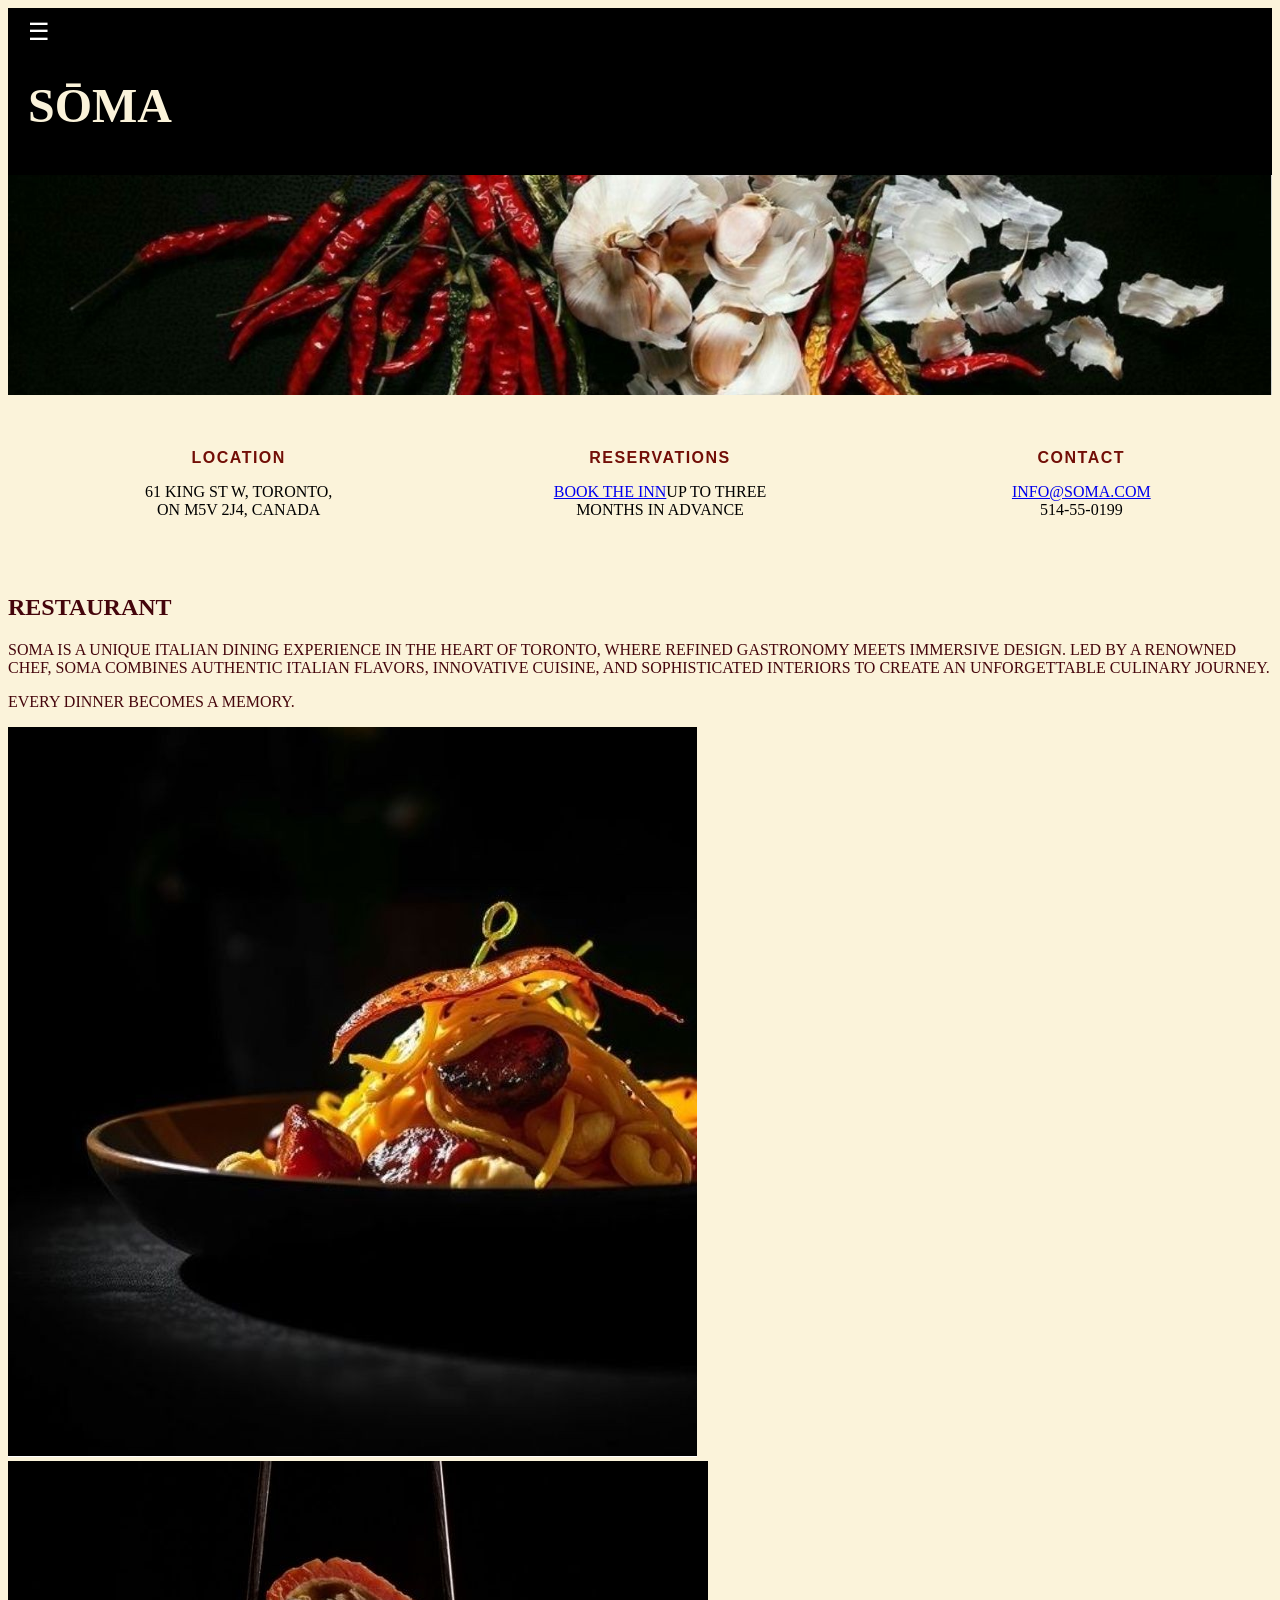
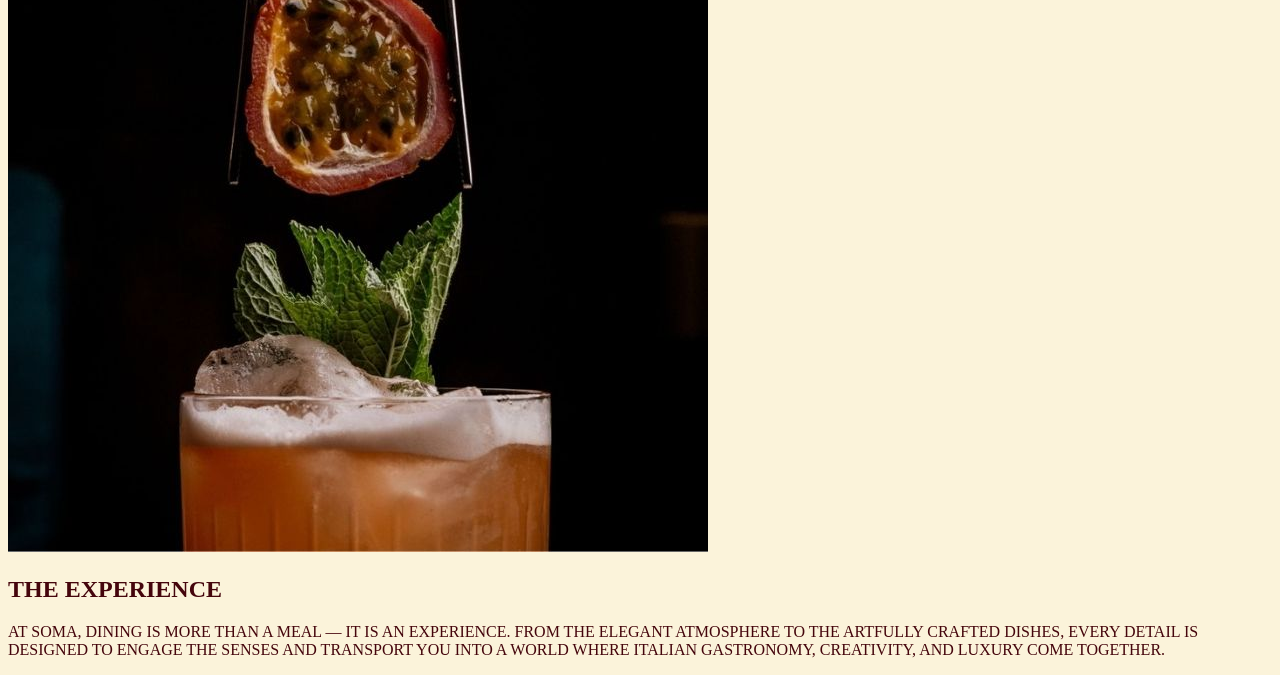
==== index.html @ fb2cdcef "modif 30.09" ====
<!DOCTYPE html>
<html lang="fr">
<head>
    <meta charset="UTF-8">
    <meta name="viewport" content="width=device-width, initial-scale=1.0">
    <title>SŌMA Restaurant</title>
    <link rel="stylesheet" href="style.css">
</head>
<body>
<header class="top-bar">
    <div>
        <span class="burger-menu">&#9776;</span>
        <h1>SŌMA</h1>
    </div>
</header>
    <div class="banner-container">
        <img src="img/front.jpg" alt="Bannière d'en-tête mobile" class="banner-img"/>
    </div>
<main>
    <section class="infos-section">
        <div class="infos-columns">
            <h2>LOCATION</h2>
            <p>61 KING ST W, TORONTO,<br> ON M5V 2J4, CANADA</p>
        </div>
        <div class="infos-columns">
            <h2>RESERVATIONS</h2>
            <p><a href="#">BOOK THE INN</a>UP TO THREE<br>MONTHS IN ADVANCE</p>
        </div>
        <div class="infos-columns">
            <h2>CONTACT</h2>
            <p><a href="mailto.INFO@SOMA.COM">INFO@SOMA.COM</a><br>514-55-0199</p>
        </div>
        </section>

        <section class="features-section">
            <div class="feature-text">
                <h2>RESTAURANT</h2>
                <p>
                    SOMA IS A UNIQUE ITALIAN DINING EXPERIENCE IN THE HEART OF TORONTO,
                    WHERE REFINED GASTRONOMY MEETS IMMERSIVE DESIGN. LED BY A RENOWNED CHEF,
                    SOMA COMBINES AUTHENTIC ITALIAN FLAVORS, INNOVATIVE CUISINE, AND
                    SOPHISTICATED INTERIORS TO CREATE AN UNFORGETTABLE CULINARY JOURNEY.
                </p>
                <p>EVERY DINNER BECOMES A MEMORY.</p>
            </div>
            <div class="feature-image">
                <img src="img/spaghettis.jpg" alt ="Spaghettis"/>
            </div>
        </section>

        <section class="feature-row">
            <div class="feature-image2">
                <img src="img/cocktails.jpg" alt="Cocktails"/>
            </div>
            <div class="feature-text">
                <h2>THE EXPERIENCE</h2>
                <p>
                    AT SOMA, DINING IS MORE THAN A MEAL — IT IS AN EXPERIENCE.
                    FROM THE ELEGANT ATMOSPHERE TO THE ARTFULLY CRAFTED DISHES,
                    EVERY DETAIL IS DESIGNED TO ENGAGE THE SENSES AND TRANSPORT YOU
                    INTO A WORLD WHERE ITALIAN GASTRONOMY, CREATIVITY, AND LUXURY COME TOGETHER.
                </p>
            </div>
        </section>
</main>
</body>
</html>
---- style.css ----
:root {
    --primary-color: #720e07;
    --secondary-color:#365946;
    --text-color:#45050c;
    --background-color: #fbf3da;
}

body {
    background: #fbf3da;
}

h1 {
    text-align: center;
    color: var(--background-color);
}

.feature-text {
    color : var(--text-color);
}

.top-bar {
    color : var(--background-color);
    cursor : pointer;
    font-size :24px;
}


.top-bar {
    background-color: #000000;
    color: #ffffff;
    display: flex;
    align-items: center;
    padding: 10px 20px;
    gap: 15px;
}

.banner-container {
    width: 100%;
}

.banner-img {
    width: 100%;
    height: auto;
    max-height: 220px;
    object-fit: cover;
    display:block;
}

.infos-section {
    display: flex;
    justify-content: space-between;
    align-items: flex-start;
    width: 100%;
    padding: 40px 20px;
    text-align: center;
    background-color: #fbf3da;
}

.infos-columns {
    flex: 1;
    padding: 0 15px;
}

.infos-columns h2 {
    font-family: sans-serif;
    font-size: 16px;
    font-weight: bold;
    letter-spacing: 1.5px;
    margin-bottom: 12px;
    color: #720e07;
}
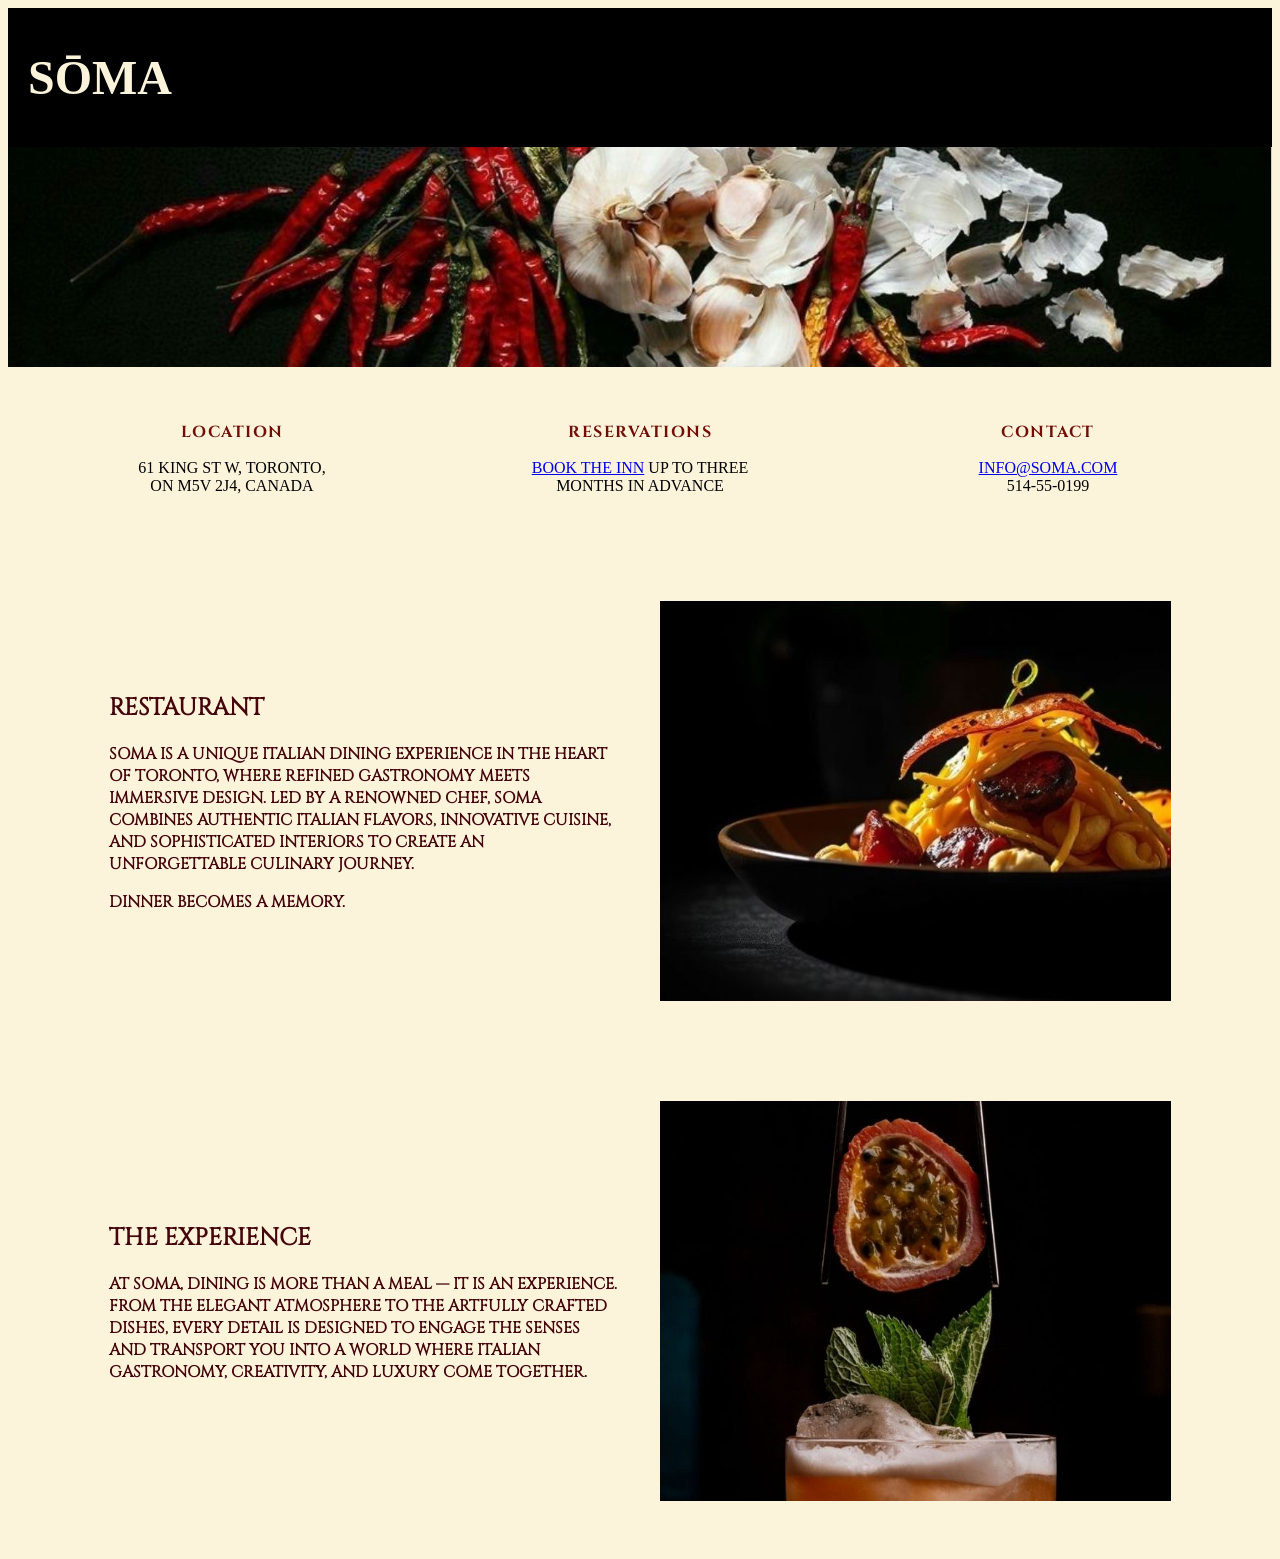
==== commit 177e4b9c: "modif 21.10-1" ====
--- a/index.html
+++ b/index.html
@@ -9,7 +9,7 @@
 <body>
 <header class="top-bar">
     <div>
-        <span class="burger-menu">&#9776;</span>
+        <a href="menu.html" class="burger-menu" aria-label="Ouvrir le menu"></a>
         <h1>SŌMA</h1>
     </div>
 </header>
@@ -24,11 +24,11 @@
         </div>
         <div class="infos-columns">
             <h2>RESERVATIONS</h2>
-            <p><a href="#">BOOK THE INN</a>UP TO THREE<br>MONTHS IN ADVANCE</p>
+            <p><a href="#">BOOK THE INN</a> UP TO THREE<br>MONTHS IN ADVANCE</p>
         </div>
         <div class="infos-columns">
             <h2>CONTACT</h2>
-            <p><a href="mailto.INFO@SOMA.COM">INFO@SOMA.COM</a><br>514-55-0199</p>
+            <p><a href="contacts.html">INFO@SOMA.COM</a><br>514-55-0199</p>
         </div>
         </section>
 
@@ -36,12 +36,13 @@
             <div class="feature-text">
                 <h2>RESTAURANT</h2>
                 <p>
-                    SOMA IS A UNIQUE ITALIAN DINING EXPERIENCE IN THE HEART OF TORONTO,
+                    <strong>SOMA IS A UNIQUE ITALIAN DINING EXPERIENCE IN THE HEART OF TORONTO,
                     WHERE REFINED GASTRONOMY MEETS IMMERSIVE DESIGN. LED BY A RENOWNED CHEF,
                     SOMA COMBINES AUTHENTIC ITALIAN FLAVORS, INNOVATIVE CUISINE, AND
                     SOPHISTICATED INTERIORS TO CREATE AN UNFORGETTABLE CULINARY JOURNEY.
+                    </strong>
                 </p>
-                <p>EVERY DINNER BECOMES A MEMORY.</p>
+                <p><strong> DINNER BECOMES A MEMORY.</strong></p>
             </div>
             <div class="feature-image">
                 <img src="img/spaghettis.jpg" alt ="Spaghettis"/>
@@ -55,10 +56,10 @@
             <div class="feature-text">
                 <h2>THE EXPERIENCE</h2>
                 <p>
-                    AT SOMA, DINING IS MORE THAN A MEAL — IT IS AN EXPERIENCE.
+                    <strong> AT SOMA, DINING IS MORE THAN A MEAL — IT IS AN EXPERIENCE.
                     FROM THE ELEGANT ATMOSPHERE TO THE ARTFULLY CRAFTED DISHES,
                     EVERY DETAIL IS DESIGNED TO ENGAGE THE SENSES AND TRANSPORT YOU
-                    INTO A WORLD WHERE ITALIAN GASTRONOMY, CREATIVITY, AND LUXURY COME TOGETHER.
+                    INTO A WORLD WHERE ITALIAN GASTRONOMY, CREATIVITY, AND LUXURY COME TOGETHER.</strong>
                 </p>
             </div>
         </section>
--- a/style.css
+++ b/style.css
@@ -1,9 +1,35 @@
+*{
+    box-sizing: border-box;
+}
+
+img {
+    max-width: 100%;
+    height: auto;
+}
+
 :root {
     --primary-color: #720e07;
     --secondary-color:#365946;
     --text-color:#45050c;
     --background-color: #fbf3da;
+    --police-titre : Cinzel, sans-serif;
+    --police-text : Cinzelregular;
 }
+
+@font-face {
+    font-family: 'Cinzel';
+    src : url('font/cinzel-v26-latin-700.woff2') format('woff2');
+    font-size: auto;
+    padding:1.5em;
+    line-height: 1.6;
+}
+@font-face {
+    font-family: 'Cinzelregular';
+    src : url('font/cinzel-v26-latin-regular.woff2') format('woff2');
+    font-size: auto;
+    line-height:1.6;
+}
+
 
 body {
     background: #fbf3da;
@@ -16,6 +42,17 @@
 
 .feature-text {
     color : var(--text-color);
+    font-family: Cinzelregular, sans-serif;
+}
+
+.burger-menu {
+    color: #ffffff;
+    text-decoration: none;
+    cursor: pointer;
+    font-size: 28px;
+}
+.burger-menu:hover {
+    color : var(--background-color);
 }
 
 .top-bar {
@@ -62,11 +99,67 @@
 }
 
 .infos-columns h2 {
-    font-family: sans-serif;
+    font-family: Cinzel;
     font-size: 16px;
     font-weight: bold;
     letter-spacing: 1.5px;
     margin-bottom: 12px;
     color: #720e07;
+    font-family: Cinzel;
 }
 
+.features-section {
+    display: flex;
+    align-items: center;
+    gap: 40px;
+    padding: 50px 8%;
+}
+
+.feature-row {
+    display: flex;
+    flex-direction: row-reverse;
+    align-items: center;
+    gap: 40px;
+    padding: 50px 8%;
+}
+
+.feature-text {
+    flex: 1;
+    color: var(--text-color);
+    font-family: Cinzelregular, sans-serif;
+}
+
+.feature-image,
+.feature-image2 {
+    flex: 1;
+    min-width: 0;
+}
+
+.feature-image img,
+.feature-image2 img {
+    display: block;
+    width: 100%;
+    height: 400px;
+    object-fit: cover;
+}
+
+@media (max-width: 768px) {
+    .features-section,
+    .feature-row {
+        flex-direction: column;
+        padding: 30px 20px;
+        gap: 20px;
+    }
+
+    .feature-image,
+    .feature-image2,
+    .feature-text {
+        width: 100%;
+    }
+
+    .feature-image img,
+    .feature-image2 img {
+        height: auto;
+    }
+}
+
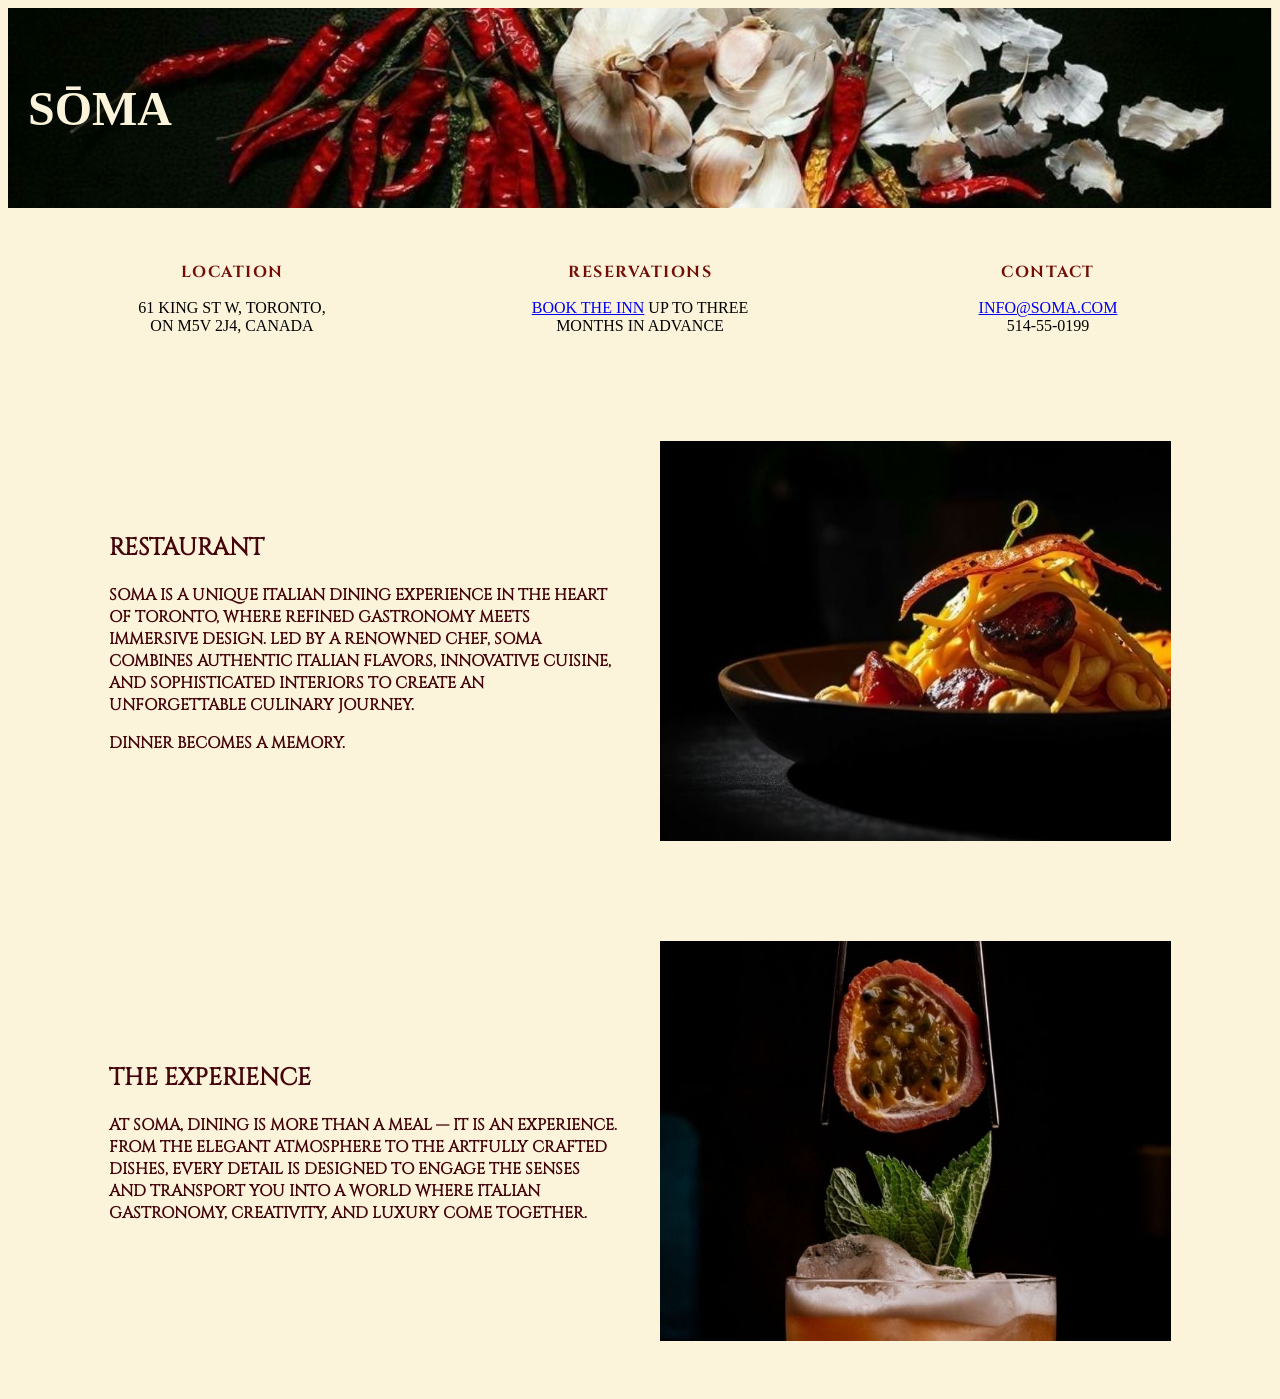
==== commit 9f6b8de0: "modif 21.10-2" ====
--- a/index.html
+++ b/index.html
@@ -13,13 +13,10 @@
         <h1>SŌMA</h1>
     </div>
 </header>
-    <div class="banner-container">
-        <img src="img/front.jpg" alt="Bannière d'en-tête mobile" class="banner-img"/>
-    </div>
 <main>
     <section class="infos-section">
         <div class="infos-columns">
-            <h2>LOCATION</h2>
+            <h2><strong>LOCATION</strong></h2>
             <p>61 KING ST W, TORONTO,<br> ON M5V 2J4, CANADA</p>
         </div>
         <div class="infos-columns">
--- a/style.css
+++ b/style.css
@@ -55,12 +55,16 @@
     color : var(--background-color);
 }
 
-.top-bar {
+.top-bar { /* Image d'entête */
     color : var(--background-color);
+    background-image: url("img/front.jpg");
+    min-height: 200px;
+    background-position: center;
+    background-size : cover;
+    background-repeat: no-repeat;
     cursor : pointer;
     font-size :24px;
 }
-
 
 .top-bar {
     background-color: #000000;
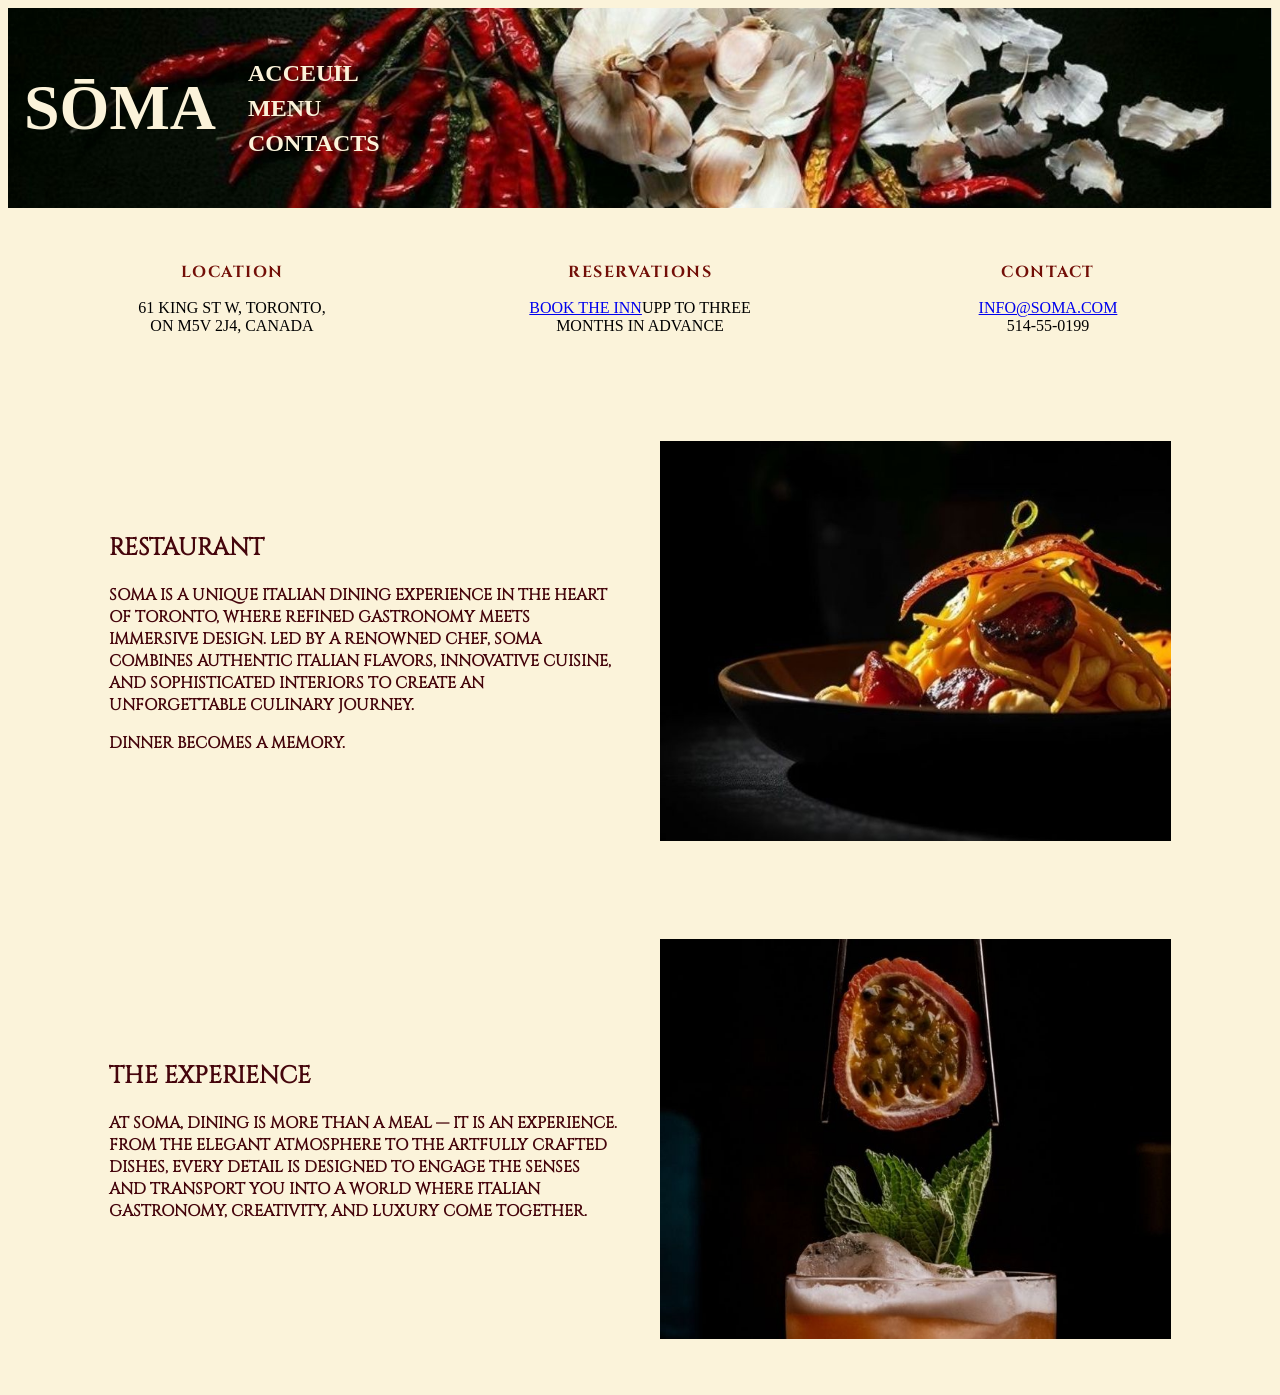
==== commit cf898a5a: "modif 28.10-1" ====
--- a/index.html
+++ b/index.html
@@ -7,29 +7,32 @@
     <link rel="stylesheet" href="style.css">
 </head>
 <body>
-<header class="top-bar">
-    <div>
-        <a href="menu.html" class="burger-menu" aria-label="Ouvrir le menu"></a>
-        <h1>SŌMA</h1>
-    </div>
+<header class="header1">
+    <a class="logo" href="index.html">SŌMA</a>
+    <nav>
+        <ul class="menu">
+            <li><a href="index.html"><strong>ACCEUIL</strong></a></li>
+            <li><a href="menu.html"><strong>MENU</strong></a></li>
+            <li><a href="contact.html"><strong>CONTACTS</strong></a></li>
+        </ul>
+    </nav>
 </header>
 <main>
     <section class="infos-section">
-        <div class="infos-columns">
+        <div class="infos-colonnes">
             <h2><strong>LOCATION</strong></h2>
             <p>61 KING ST W, TORONTO,<br> ON M5V 2J4, CANADA</p>
         </div>
-        <div class="infos-columns">
+        <div class="infos-colonnes">
             <h2>RESERVATIONS</h2>
-            <p><a href="#">BOOK THE INN</a> UP TO THREE<br>MONTHS IN ADVANCE</p>
+            <p><a href="#">BOOK THE INN</a>UPP TO THREE<br>MONTHS IN ADVANCE</p>
         </div>
-        <div class="infos-columns">
+        <div class="infos-colonnes">
             <h2>CONTACT</h2>
-            <p><a href="contacts.html">INFO@SOMA.COM</a><br>514-55-0199</p>
+            <p><a href="book%20the%20inn.html">INFO@SOMA.COM</a><br>514-55-0199</p>
         </div>
-        </section>
-
-        <section class="features-section">
+    </section>
+    <section class="features-section">
             <div class="feature-text">
                 <h2>RESTAURANT</h2>
                 <p>
@@ -44,8 +47,7 @@
             <div class="feature-image">
                 <img src="img/spaghettis.jpg" alt ="Spaghettis"/>
             </div>
-        </section>
-
+    </section>
         <section class="feature-row">
             <div class="feature-image2">
                 <img src="img/cocktails.jpg" alt="Cocktails"/>
--- a/style.css
+++ b/style.css
@@ -35,27 +35,61 @@
     background: #fbf3da;
 }
 
-h1 {
-    text-align: center;
+
+
+header {
+    background-color: var(--background-color);
+    padding: 1rem 1.5rem;
+    display: flex; /*Pour le mettre sur la meme ligne que les autre le (Mon Portfolio)*/
+    align-items: center;
+    flex-wrap: wrap;
+    gap: .75rem;
+    font-size: 4rem;
+}
+
+.logo {
+    font-weight: bold;
+    font-size: 4rem; /*rend le logo plus visible*/
+}
+
+header a {
     color: var(--background-color);
-}
+    text-decoration: none;
+}
+
+.menu {
+    list-style-type: none; /*supprime les puce*/
+    padding: 0; /*Supprime lespace contre le bord*/
+    margin: 0; /*Supprime les marges*/
+    display: flex; /*Affiche le menu de manière côte a côte*/
+    flex-wrap: wrap;/*Fais que si l'écran devient petit il passe sur la deuxième, troisième lignes*/
+    gap: .5rem;/* 1rem = 16px donc .5 = 8px si on met em=taille du menu
+     ici tandis que rem taille relatif a la taille de base du site*/
+    flex-direction: column;
+
+}
+
+.menu a { /* a = lien mais ici menu a = les liens du menu*/
+    color: var(--background-color);
+    padding: .6rem 1rem; /*grossis la zone cliquable environ 30px*/
+    border-radius: 0.25rem;
+}
+
+
+.menu a:hover,         /*hover=passe en dessus et focus c'est le clic, ici c'est pour que sa soit visuel quand on passe dessus*/
+.menu a:focus,
+.menu a.actif {  /*ici fait que lorsque on clique sur un choix du menu il rest en vert lorsque la pasge s'ouvre*/
+    background-color: var(--primary-color);
+
+}
+
 
 .feature-text {
     color : var(--text-color);
     font-family: Cinzelregular, sans-serif;
 }
 
-.burger-menu {
-    color: #ffffff;
-    text-decoration: none;
-    cursor: pointer;
-    font-size: 28px;
-}
-.burger-menu:hover {
-    color : var(--background-color);
-}
-
-.top-bar { /* Image d'entête */
+.header1 { /* Image d'entête */
     color : var(--background-color);
     background-image: url("img/front.jpg");
     min-height: 200px;
@@ -63,16 +97,16 @@
     background-size : cover;
     background-repeat: no-repeat;
     cursor : pointer;
-    font-size :24px;
-}
-
-.top-bar {
+    font-size :1.5rem;
+}
+
+.header1 {
     background-color: #000000;
     color: #ffffff;
     display: flex;
     align-items: center;
-    padding: 10px 20px;
-    gap: 15px;
+    padding: .75rem 1rem;
+    gap: 1rem;
 }
 
 .banner-container {
@@ -97,14 +131,14 @@
     background-color: #fbf3da;
 }
 
-.infos-columns {
+.infos-colonnes {
     flex: 1;
-    padding: 0 15px;
-}
-
-.infos-columns h2 {
+    padding: 0 1rem;
+}
+
+.infos-colonnes h2 {
     font-family: Cinzel;
-    font-size: 16px;
+    font-size: 1rem;
     font-weight: bold;
     letter-spacing: 1.5px;
     margin-bottom: 12px;
@@ -115,7 +149,7 @@
 .features-section {
     display: flex;
     align-items: center;
-    gap: 40px;
+    gap: 2.5rem;
     padding: 50px 8%;
 }
 
@@ -123,8 +157,8 @@
     display: flex;
     flex-direction: row-reverse;
     align-items: center;
-    gap: 40px;
-    padding: 50px 8%;
+    gap: 2.5rem;
+    padding: 3rem 8%;
 }
 
 .feature-text {
@@ -151,8 +185,8 @@
     .features-section,
     .feature-row {
         flex-direction: column;
-        padding: 30px 20px;
-        gap: 20px;
+        padding: 1.5rem 1rem;
+        gap: 1.5rem;
     }
 
     .feature-image,
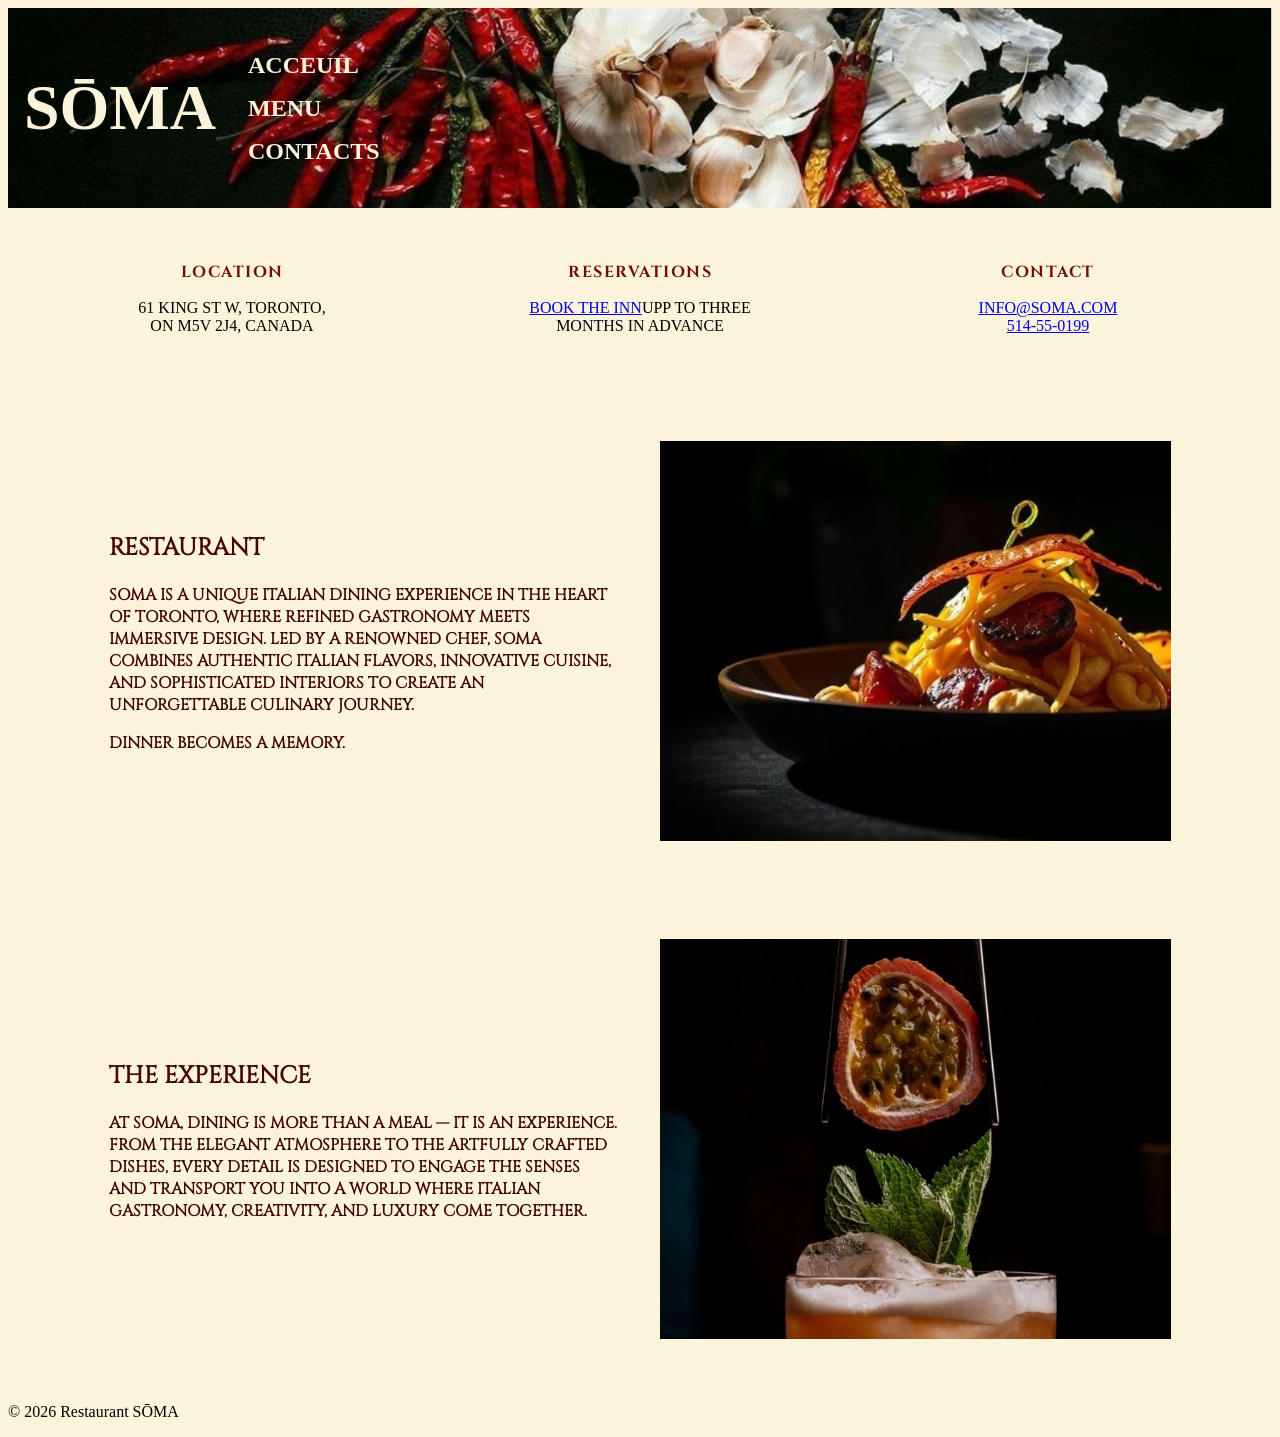
==== commit fc60de5d: "modif 04.11.2026" ====
--- a/index.html
+++ b/index.html
@@ -11,7 +11,7 @@
     <a class="logo" href="index.html">SŌMA</a>
     <nav>
         <ul class="menu">
-            <li><a href="index.html"><strong>ACCEUIL</strong></a></li>
+            <li><a href="index.html" aria-current="page"><strong>ACCEUIL</strong></a></li>
             <li><a href="menu.html"><strong>MENU</strong></a></li>
             <li><a href="contact.html"><strong>CONTACTS</strong></a></li>
         </ul>
@@ -29,11 +29,11 @@
         </div>
         <div class="infos-colonnes">
             <h2>CONTACT</h2>
-            <p><a href="book%20the%20inn.html">INFO@SOMA.COM</a><br>514-55-0199</p>
+            <p><a href="mailto:info@soma.com">INFO@SOMA.COM</a><br><a href="tel:info@soma.com">514-55-0199</a></p>
         </div>
     </section>
     <section class="features-section">
-            <div class="feature-text">
+            <div class="presentation">
                 <h2>RESTAURANT</h2>
                 <p>
                     <strong>SOMA IS A UNIQUE ITALIAN DINING EXPERIENCE IN THE HEART OF TORONTO,
@@ -52,7 +52,7 @@
             <div class="feature-image2">
                 <img src="img/cocktails.jpg" alt="Cocktails"/>
             </div>
-            <div class="feature-text">
+            <div class="presentation">
                 <h2>THE EXPERIENCE</h2>
                 <p>
                     <strong> AT SOMA, DINING IS MORE THAN A MEAL — IT IS AN EXPERIENCE.
@@ -62,6 +62,9 @@
                 </p>
             </div>
         </section>
+    <footer>
+        <p>© 2026 Restaurant SŌMA</p>
+    </footer>
 </main>
 </body>
 </html>
--- a/style.css
+++ b/style.css
@@ -63,7 +63,7 @@
     margin: 0; /*Supprime les marges*/
     display: flex; /*Affiche le menu de manière côte a côte*/
     flex-wrap: wrap;/*Fais que si l'écran devient petit il passe sur la deuxième, troisième lignes*/
-    gap: .5rem;/* 1rem = 16px donc .5 = 8px si on met em=taille du menu
+    gap: 1rem;/* 1rem = 16px donc .5 = 8px si on met em=taille du menu
      ici tandis que rem taille relatif a la taille de base du site*/
     flex-direction: column;
 
@@ -84,7 +84,7 @@
 }
 
 
-.feature-text {
+.presentation {
     color : var(--text-color);
     font-family: Cinzelregular, sans-serif;
 }
@@ -125,7 +125,7 @@
     display: flex;
     justify-content: space-between;
     align-items: flex-start;
-    width: 100%;
+    max-width: 100%;
     padding: 40px 20px;
     text-align: center;
     background-color: #fbf3da;
@@ -161,7 +161,7 @@
     padding: 3rem 8%;
 }
 
-.feature-text {
+.presentation {
     flex: 1;
     color: var(--text-color);
     font-family: Cinzelregular, sans-serif;
@@ -191,7 +191,7 @@
 
     .feature-image,
     .feature-image2,
-    .feature-text {
+    .presentation {
         width: 100%;
     }
 
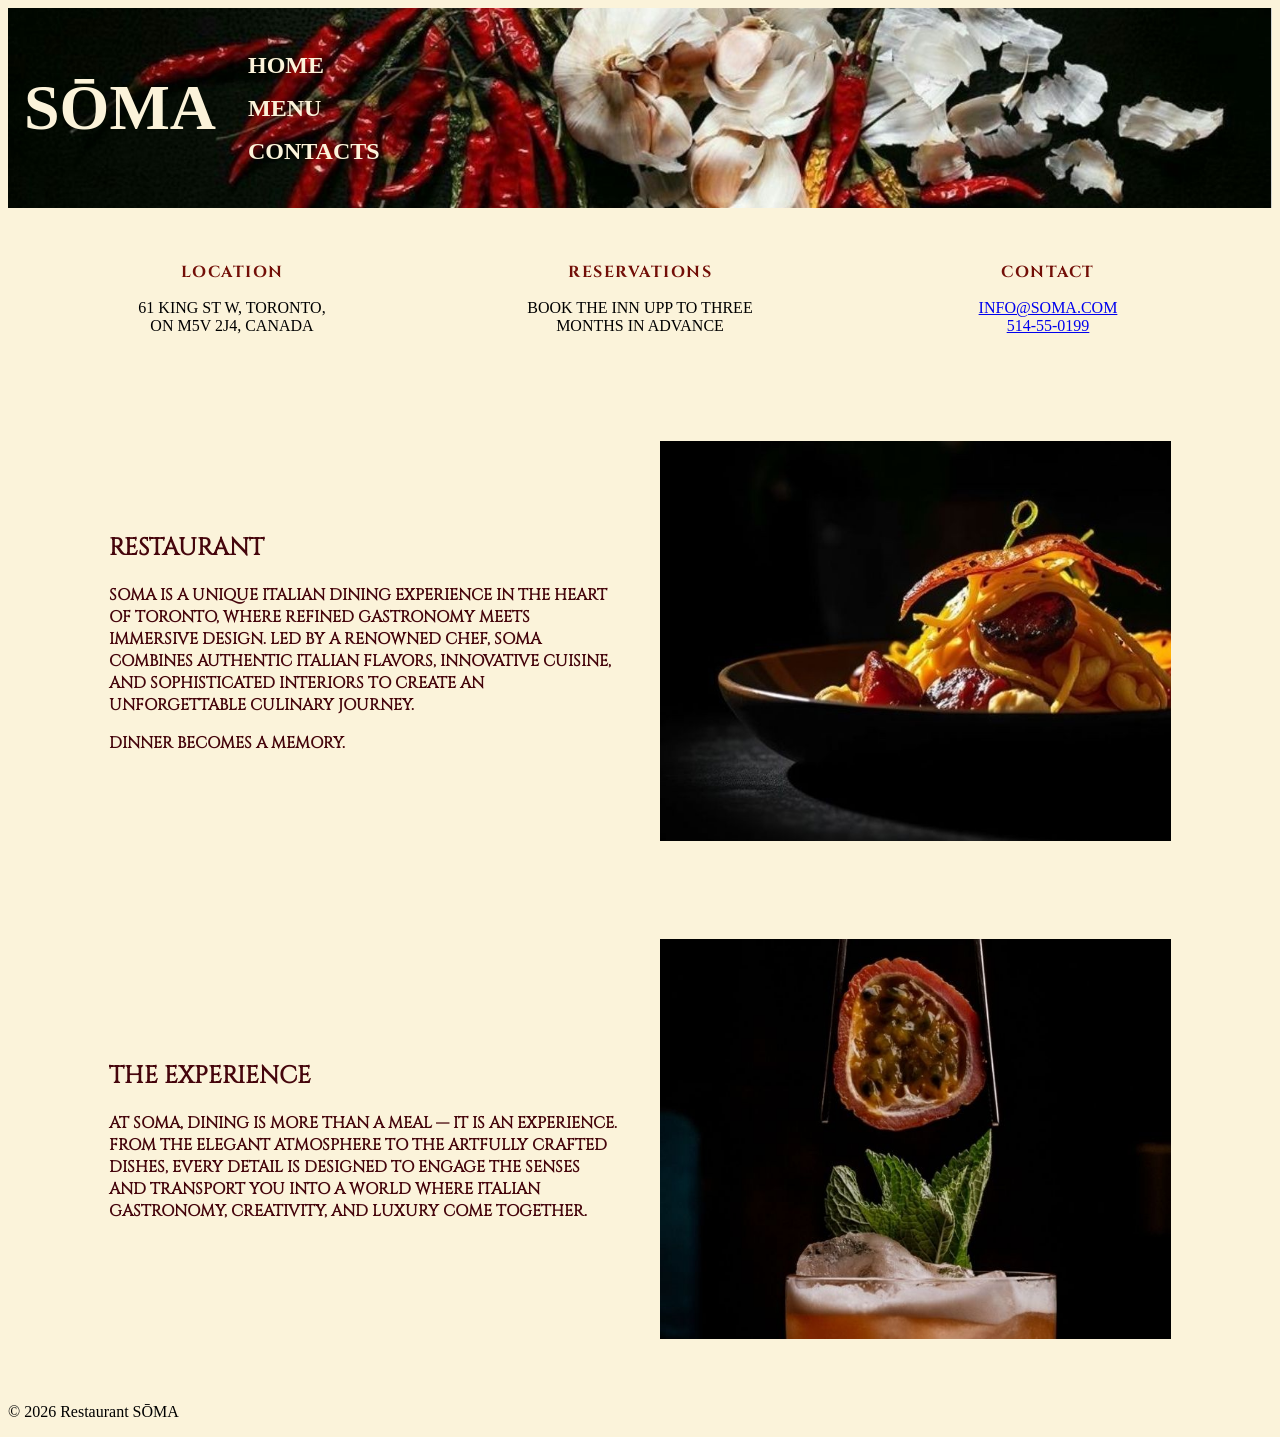
==== commit 7703a693: "modif 05.11.2026" ====
--- a/index.html
+++ b/index.html
@@ -11,7 +11,7 @@
     <a class="logo" href="index.html">SŌMA</a>
     <nav>
         <ul class="menu">
-            <li><a href="index.html" aria-current="page"><strong>ACCEUIL</strong></a></li>
+            <li><a href="index.html" aria-current="page"><strong>HOME</strong></a></li>
             <li><a href="menu.html"><strong>MENU</strong></a></li>
             <li><a href="contact.html"><strong>CONTACTS</strong></a></li>
         </ul>
@@ -25,7 +25,7 @@
         </div>
         <div class="infos-colonnes">
             <h2>RESERVATIONS</h2>
-            <p><a href="#">BOOK THE INN</a>UPP TO THREE<br>MONTHS IN ADVANCE</p>
+            <p>BOOK THE INN UPP TO THREE<br>MONTHS IN ADVANCE</p>
         </div>
         <div class="infos-colonnes">
             <h2>CONTACT</h2>
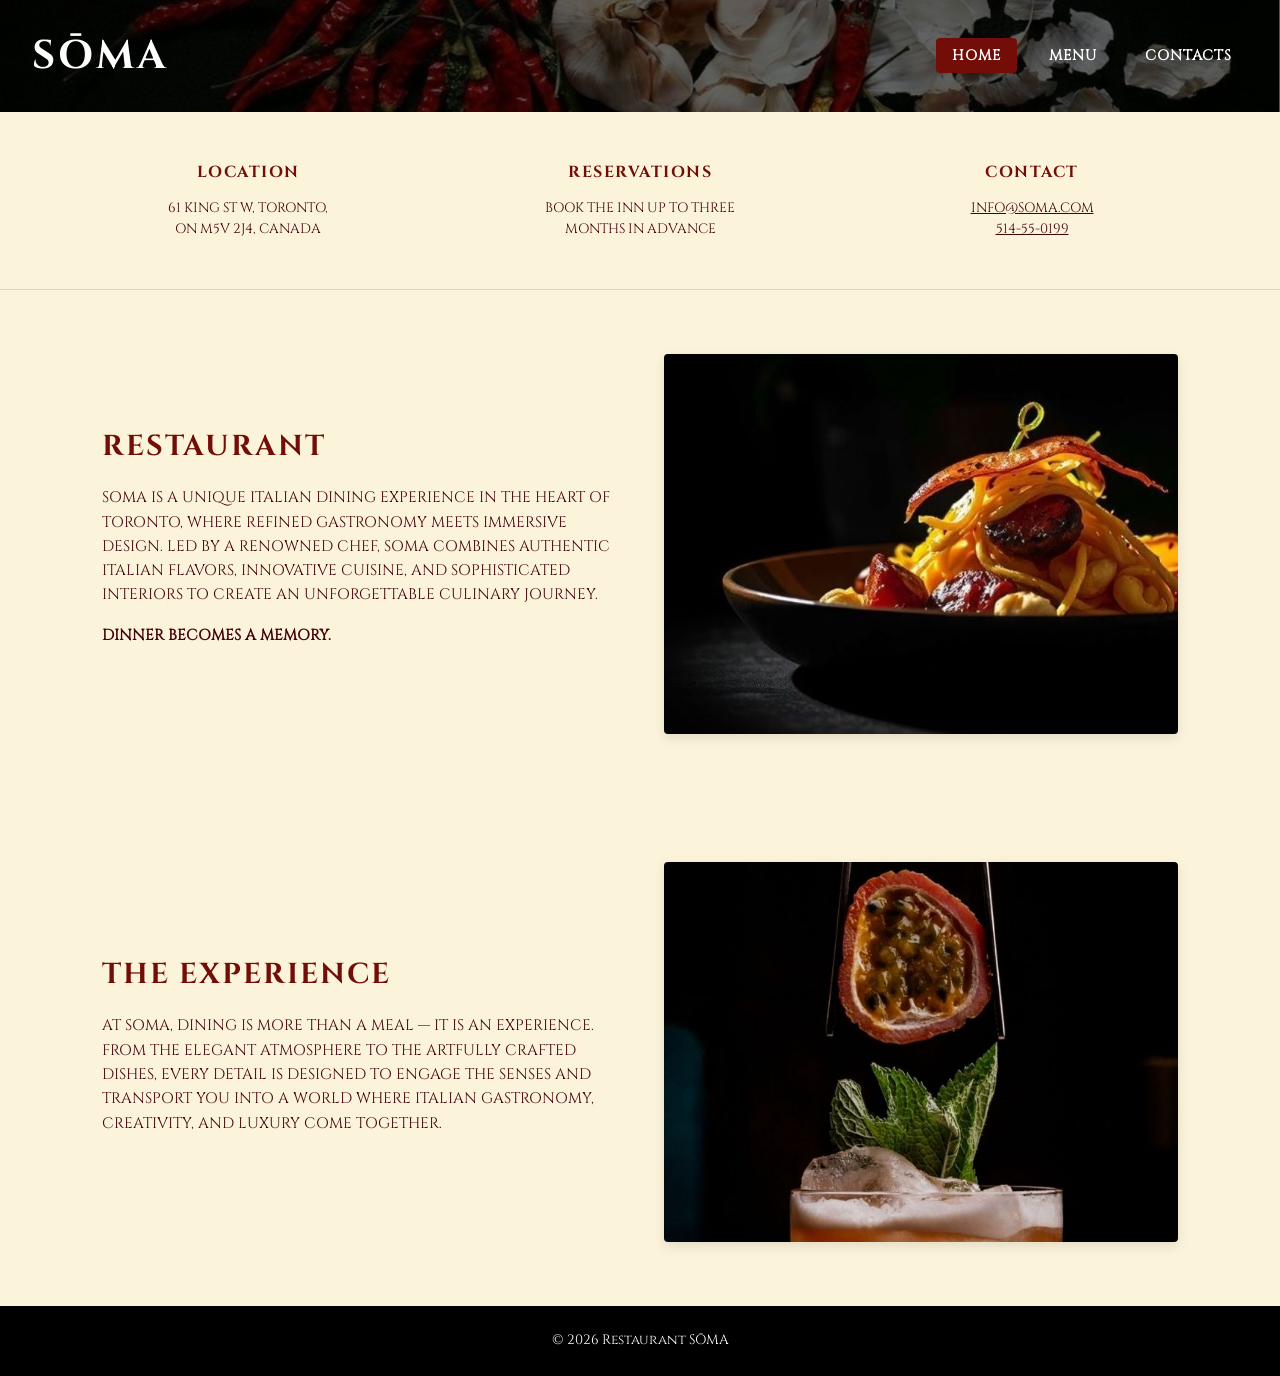
==== commit bee741f9: "modif 05.11.2026-4" ====
--- a/index.html
+++ b/index.html
@@ -7,64 +7,74 @@
     <link rel="stylesheet" href="style.css">
 </head>
 <body>
+<!-- En-tête principal avec logo et navigation -->
 <header class="header1">
     <a class="logo" href="index.html">SŌMA</a>
     <nav>
         <ul class="menu">
-            <li><a href="index.html" aria-current="page"><strong>HOME</strong></a></li>
-            <li><a href="menu.html"><strong>MENU</strong></a></li>
-            <li><a href="contact.html"><strong>CONTACTS</strong></a></li>
+            <li><a href="index.html" class="actif" aria-current="page">HOME</a></li>
+            <li><a href="menu.html">MENU</a></li>
+            <li><a href="contact.html">CONTACTS</a></li>
         </ul>
     </nav>
 </header>
+
 <main>
+    <!-- Section informations rapides -->
     <section class="infos-section">
         <div class="infos-colonnes">
-            <h2><strong>LOCATION</strong></h2>
+            <h2>LOCATION</h2>
             <p>61 KING ST W, TORONTO,<br> ON M5V 2J4, CANADA</p>
         </div>
         <div class="infos-colonnes">
             <h2>RESERVATIONS</h2>
-            <p>BOOK THE INN UPP TO THREE<br>MONTHS IN ADVANCE</p>
+            <p>BOOK THE INN UP TO THREE<br>MONTHS IN ADVANCE</p>
         </div>
         <div class="infos-colonnes">
             <h2>CONTACT</h2>
-            <p><a href="mailto:info@soma.com">INFO@SOMA.COM</a><br><a href="tel:info@soma.com">514-55-0199</a></p>
+            <p>
+                <a href="mailto:info@soma.com">INFO@SOMA.COM</a><br>
+                <a href="tel:514550199">514-55-0199</a>
+            </p>
         </div>
     </section>
+
+    <!-- Presentation 1 : Restaurant -->
     <section class="features-section">
-            <div class="presentation">
-                <h2>RESTAURANT</h2>
-                <p>
-                    <strong>SOMA IS A UNIQUE ITALIAN DINING EXPERIENCE IN THE HEART OF TORONTO,
-                    WHERE REFINED GASTRONOMY MEETS IMMERSIVE DESIGN. LED BY A RENOWNED CHEF,
-                    SOMA COMBINES AUTHENTIC ITALIAN FLAVORS, INNOVATIVE CUISINE, AND
-                    SOPHISTICATED INTERIORS TO CREATE AN UNFORGETTABLE CULINARY JOURNEY.
-                    </strong>
-                </p>
-                <p><strong> DINNER BECOMES A MEMORY.</strong></p>
-            </div>
-            <div class="feature-image">
-                <img src="img/spaghettis.jpg" alt ="Spaghettis"/>
-            </div>
+        <div class="presentation">
+            <h2>RESTAURANT</h2>
+            <p>
+                SOMA IS A UNIQUE ITALIAN DINING EXPERIENCE IN THE HEART OF TORONTO,
+                WHERE REFINED GASTRONOMY MEETS IMMERSIVE DESIGN. LED BY A RENOWNED CHEF,
+                SOMA COMBINES AUTHENTIC ITALIAN FLAVORS, INNOVATIVE CUISINE, AND
+                SOPHISTICATED INTERIORS TO CREATE AN UNFORGETTABLE CULINARY JOURNEY.
+            </p>
+            <p><strong>DINNER BECOMES A MEMORY.</strong></p>
+        </div>
+        <div class="feature-image">
+            <img src="img/spaghettis.jpg" alt="Spaghettis aux fruits de mer"/>
+        </div>
     </section>
-        <section class="feature-row">
-            <div class="feature-image2">
-                <img src="img/cocktails.jpg" alt="Cocktails"/>
-            </div>
-            <div class="presentation">
-                <h2>THE EXPERIENCE</h2>
-                <p>
-                    <strong> AT SOMA, DINING IS MORE THAN A MEAL — IT IS AN EXPERIENCE.
-                    FROM THE ELEGANT ATMOSPHERE TO THE ARTFULLY CRAFTED DISHES,
-                    EVERY DETAIL IS DESIGNED TO ENGAGE THE SENSES AND TRANSPORT YOU
-                    INTO A WORLD WHERE ITALIAN GASTRONOMY, CREATIVITY, AND LUXURY COME TOGETHER.</strong>
-                </p>
-            </div>
-        </section>
-    <footer>
-        <p>© 2026 Restaurant SŌMA</p>
-    </footer>
+
+    <!-- Presentation 2 : L'expérience (inversée) -->
+    <section class="feature-row">
+        <div class="feature-image">
+            <img src="img/cocktails.jpg" alt="Cocktails signature"/>
+        </div>
+        <div class="presentation">
+            <h2>THE EXPERIENCE</h2>
+            <p>
+                AT SOMA, DINING IS MORE THAN A MEAL — IT IS AN EXPERIENCE.
+                FROM THE ELEGANT ATMOSPHERE TO THE ARTFULLY CRAFTED DISHES,
+                EVERY DETAIL IS DESIGNED TO ENGAGE THE SENSES AND TRANSPORT YOU
+                INTO A WORLD WHERE ITALIAN GASTRONOMY, CREATIVITY, AND LUXURY COME TOGETHER.
+            </p>
+        </div>
+    </section>
 </main>
+
+<footer>
+    <p>© 2026 Restaurant SŌMA</p>
+</footer>
 </body>
 </html>
--- a/style.css
+++ b/style.css
@@ -1,203 +1,357 @@
-*{
+/* ==========================================================================
+   1. REGLES GENERALES & VARIABLES
+   ========================================================================== */
+
+* {
     box-sizing: border-box;
+    margin: 0;
+    padding: 0;
+}
+
+:root {
+    --primary-color: #720e07;
+    --secondary-color: #365946;
+    --text-color: #45050c;
+    --background-color: #fbf3da;
+    --white: #ffffff;
+    --font-heading: 'Cinzel', serif, sans-serif;
+    --font-body: 'Cinzelregular', serif, sans-serif;
+}
+
+@font-face {
+    font-family: 'Cinzel';
+    src: url('font/cinzel-v26-latin-700.woff2') format('woff2');
+    font-weight: bold;
+    font-style: normal;
+}
+
+@font-face {
+    font-family: 'Cinzelregular';
+    src: url('font/cinzel-v26-latin-regular.woff2') format('woff2');
+    font-weight: normal;
+    font-style: normal;
+}
+
+body {
+    background-color: var(--background-color);
+    color: var(--text-color);
+    font-family: var(--font-body);
+    line-height: 1.6;
+    display: flex;
+    flex-direction: column;
+    min-height: 100vh;
+}
+
+main {
+    flex: 1;
 }
 
 img {
     max-width: 100%;
     height: auto;
-}
-
-:root {
-    --primary-color: #720e07;
-    --secondary-color:#365946;
-    --text-color:#45050c;
-    --background-color: #fbf3da;
-    --police-titre : Cinzel, sans-serif;
-    --police-text : Cinzelregular;
-}
-
-@font-face {
-    font-family: 'Cinzel';
-    src : url('font/cinzel-v26-latin-700.woff2') format('woff2');
-    font-size: auto;
-    padding:1.5em;
-    line-height: 1.6;
-}
-@font-face {
-    font-family: 'Cinzelregular';
-    src : url('font/cinzel-v26-latin-regular.woff2') format('woff2');
-    font-size: auto;
-    line-height:1.6;
-}
-
-
-body {
-    background: #fbf3da;
-}
-
-
-
-header {
-    background-color: var(--background-color);
-    padding: 1rem 1.5rem;
-    display: flex; /*Pour le mettre sur la meme ligne que les autre le (Mon Portfolio)*/
+    display: block;
+}
+
+a {
+    color: inherit;
+    text-decoration: none;
+    transition: opacity 0.3s ease;
+}
+
+a:hover {
+    opacity: 0.8;
+}
+
+/* ==========================================================================
+   2. EN-TÊTE (HEADER) & NAVIGATION
+   ========================================================================== */
+
+.header1 {
+    background-color: #000000;
+    background-image: linear-gradient(rgba(0, 0, 0, 0.6), rgba(0, 0, 0, 0.6)), url("img/front.jpg");
+    background-position: center;
+    background-size: cover;
+    background-repeat: no-repeat;
+    color: var(--white);
+    padding: 1.5rem 2rem;
+    display: flex;
+    justify-content: space-between;
     align-items: center;
     flex-wrap: wrap;
-    gap: .75rem;
-    font-size: 4rem;
+    gap: 1rem;
 }
 
 .logo {
-    font-weight: bold;
-    font-size: 4rem; /*rend le logo plus visible*/
-}
-
-header a {
-    color: var(--background-color);
-    text-decoration: none;
+    font-family: var(--font-heading);
+    font-weight: bold;
+    font-size: 2.5rem;
+    letter-spacing: 3px;
+    color: var(--white);
 }
 
 .menu {
-    list-style-type: none; /*supprime les puce*/
-    padding: 0; /*Supprime lespace contre le bord*/
-    margin: 0; /*Supprime les marges*/
-    display: flex; /*Affiche le menu de manière côte a côte*/
-    flex-wrap: wrap;/*Fais que si l'écran devient petit il passe sur la deuxième, troisième lignes*/
-    gap: 1rem;/* 1rem = 16px donc .5 = 8px si on met em=taille du menu
-     ici tandis que rem taille relatif a la taille de base du site*/
-    flex-direction: column;
-
-}
-
-.menu a { /* a = lien mais ici menu a = les liens du menu*/
-    color: var(--background-color);
-    padding: .6rem 1rem; /*grossis la zone cliquable environ 30px*/
-    border-radius: 0.25rem;
-}
-
-
-.menu a:hover,         /*hover=passe en dessus et focus c'est le clic, ici c'est pour que sa soit visuel quand on passe dessus*/
+    list-style: none;
+    display: flex;
+    flex-wrap: wrap;
+    gap: 1rem;
+    align-items: center;
+}
+
+.menu a {
+    color: var(--white);
+    padding: 0.5rem 1rem;
+    border-radius: 4px;
+    font-weight: bold;
+    letter-spacing: 1px;
+    font-size: 0.9rem;
+    transition: background-color 0.3s ease;
+}
+
+.menu a:hover,
 .menu a:focus,
-.menu a.actif {  /*ici fait que lorsque on clique sur un choix du menu il rest en vert lorsque la pasge s'ouvre*/
+.menu a.actif {
     background-color: var(--primary-color);
-
-}
-
-
-.presentation {
-    color : var(--text-color);
-    font-family: Cinzelregular, sans-serif;
-}
-
-.header1 { /* Image d'entête */
-    color : var(--background-color);
-    background-image: url("img/front.jpg");
-    min-height: 200px;
-    background-position: center;
-    background-size : cover;
-    background-repeat: no-repeat;
-    cursor : pointer;
-    font-size :1.5rem;
-}
-
-.header1 {
-    background-color: #000000;
-    color: #ffffff;
-    display: flex;
-    align-items: center;
-    padding: .75rem 1rem;
-    gap: 1rem;
-}
-
-.banner-container {
-    width: 100%;
-}
-
-.banner-img {
-    width: 100%;
-    height: auto;
-    max-height: 220px;
-    object-fit: cover;
-    display:block;
-}
-
+    color: var(--white);
+}
+
+/* ==========================================================================
+   3. PAGE D'ACCUEIL (INDEX)
+   ========================================================================== */
+
+/* Section des 3 blocs d'informations alignés côte à côte en dessous du header */
 .infos-section {
     display: flex;
     justify-content: space-between;
     align-items: flex-start;
-    max-width: 100%;
-    padding: 40px 20px;
+    padding: 3rem 5%;
+    background-color: var(--background-color);
     text-align: center;
-    background-color: #fbf3da;
+    border-bottom: 1px solid rgba(114, 14, 7, 0.15);
+    gap: 1.5rem; /* Espace propre entre les trois colonnes */
 }
 
 .infos-colonnes {
-    flex: 1;
-    padding: 0 1rem;
+    flex: 1; /* Permet aux 3 blocs de se partager l'espace de manière égale */
+    padding: 0 0.5rem;
 }
 
 .infos-colonnes h2 {
-    font-family: Cinzel;
+    font-family: var(--font-heading);
     font-size: 1rem;
-    font-weight: bold;
+    color: var(--primary-color);
+    margin-bottom: 0.75rem;
     letter-spacing: 1.5px;
-    margin-bottom: 12px;
-    color: #720e07;
-    font-family: Cinzel;
-}
-
-.features-section {
+}
+
+.infos-colonnes p {
+    font-size: 0.85rem;
+}
+
+.infos-colonnes a {
+    color: var(--text-color);
+    text-decoration: underline;
+}
+
+/* Sections de présentation (Restaurant & L'expérience) */
+.features-section,
+.feature-row {
     display: flex;
     align-items: center;
-    gap: 2.5rem;
-    padding: 50px 8%;
+    gap: 3rem;
+    padding: 4rem 8%;
 }
 
 .feature-row {
-    display: flex;
     flex-direction: row-reverse;
-    align-items: center;
-    gap: 2.5rem;
-    padding: 3rem 8%;
 }
 
 .presentation {
     flex: 1;
-    color: var(--text-color);
-    font-family: Cinzelregular, sans-serif;
-}
-
-.feature-image,
-.feature-image2 {
+}
+
+.presentation h2 {
+    font-family: var(--font-heading);
+    color: var(--primary-color);
+    font-size: 1.8rem;
+    margin-bottom: 1rem;
+    letter-spacing: 2px;
+}
+
+.presentation p {
+    margin-bottom: 1rem;
+    font-size: 0.95rem;
+}
+
+.feature-image {
     flex: 1;
-    min-width: 0;
-}
-
-.feature-image img,
-.feature-image2 img {
-    display: block;
+}
+
+.feature-image img {
     width: 100%;
-    height: 400px;
+    height: 380px;
     object-fit: cover;
-}
+    border-radius: 4px;
+    box-shadow: 0 4px 12px rgba(0, 0, 0, 0.1);
+}
+
+/* ==========================================================================
+   4. PAGES MENU & CONTACTS
+   ========================================================================== */
+
+.page-container {
+    max-width: 900px;
+    margin: 0 auto;
+    padding: 3rem 1.5rem;
+}
+
+.page-header {
+    text-align: center;
+    margin-bottom: 2.5rem;
+}
+
+.page-header h1 {
+    font-family: var(--font-heading);
+    color: var(--primary-color);
+    font-size: 2.5rem;
+    margin-bottom: 0.5rem;
+}
+
+.page-header p {
+    font-style: italic;
+    font-size: 1.1rem;
+}
+
+.contact-card {
+    background: var(--white);
+    padding: 2rem;
+    border-radius: 8px;
+    border-left: 5px solid var(--primary-color);
+    box-shadow: 0 2px 8px rgba(0, 0, 0, 0.05);
+    max-width: 600px;
+    margin: 0 auto;
+}
+
+.contact-card h2 {
+    font-family: var(--font-heading);
+    color: var(--primary-color);
+    margin-bottom: 1rem;
+}
+
+.contact-card p {
+    line-height: 2;
+}
+
+.categories {
+    display: flex;
+    justify-content: center;
+    flex-wrap: wrap;
+    gap: 0.75rem;
+    margin-bottom: 3rem;
+}
+
+.categories a {
+    background-color: var(--white);
+    color: var(--primary-color);
+    border: 1px solid var(--primary-color);
+    padding: 0.5rem 1.2rem;
+    border-radius: 20px;
+    font-weight: bold;
+    font-size: 0.85rem;
+    transition: all 0.3s ease;
+}
+
+.categories a:hover {
+    background-color: var(--primary-color);
+    color: var(--white);
+    opacity: 1;
+}
+
+.menu-section {
+    background: var(--white);
+    padding: 2rem;
+    border-radius: 8px;
+    margin-bottom: 2rem;
+    box-shadow: 0 2px 8px rgba(0, 0, 0, 0.04);
+}
+
+.menu-section h2 {
+    font-family: var(--font-heading);
+    color: var(--primary-color);
+    border-bottom: 2px solid var(--background-color);
+    padding-bottom: 0.5rem;
+    margin-bottom: 1.5rem;
+    font-size: 1.5rem;
+}
+
+.menu-items {
+    list-style: none;
+}
+
+.menu-items li {
+    display: flex;
+    justify-content: space-between;
+    padding: 0.75rem 0;
+    border-bottom: 1px dashed #e0e0e0;
+    font-size: 0.95rem;
+}
+
+.menu-items li:last-child {
+    border-bottom: none;
+}
+
+.price {
+    font-weight: bold;
+    color: var(--primary-color);
+    margin-left: 1rem;
+    white-space: nowrap;
+}
+
+/* ==========================================================================
+   5. PIED DE PAGE (FOOTER)
+   ========================================================================== */
+
+footer {
+    background-color: #000000;
+    color: var(--white);
+    text-align: center;
+    padding: 1.5rem;
+    margin-top: auto;
+    font-size: 0.85rem;
+}
+
+/* ==========================================================================
+   6. RESPONSIVE / ADAPTATION SMARTPHONE (Max-width: 768px)
+   ========================================================================== */
 
 @media (max-width: 768px) {
+    .header1 {
+        flex-direction: column;
+        text-align: center;
+        padding: 1.5rem 1rem;
+    }
+
+    .menu {
+        justify-content: center;
+        width: 100%;
+    }
+
+    /* Sur mobile uniquement, on empile les 3 blocs d'infos les uns sous les autres */
+    .infos-section {
+        flex-direction: column;
+        gap: 2rem;
+        padding: 2rem 1rem;
+    }
+
+    .infos-colonnes {
+        padding: 0;
+        width: 100%;
+    }
+
     .features-section,
     .feature-row {
         flex-direction: column;
-        padding: 1.5rem 1rem;
+        padding: 2rem 1rem;
         gap: 1.5rem;
     }
 
-    .feature-image,
-    .feature-image2,
-    .presentation {
-        width: 100%;
-    }
-
-    .feature-image img,
-    .feature-image2 img {
-        height: auto;
-    }
-}
-
+    .feature-image img {
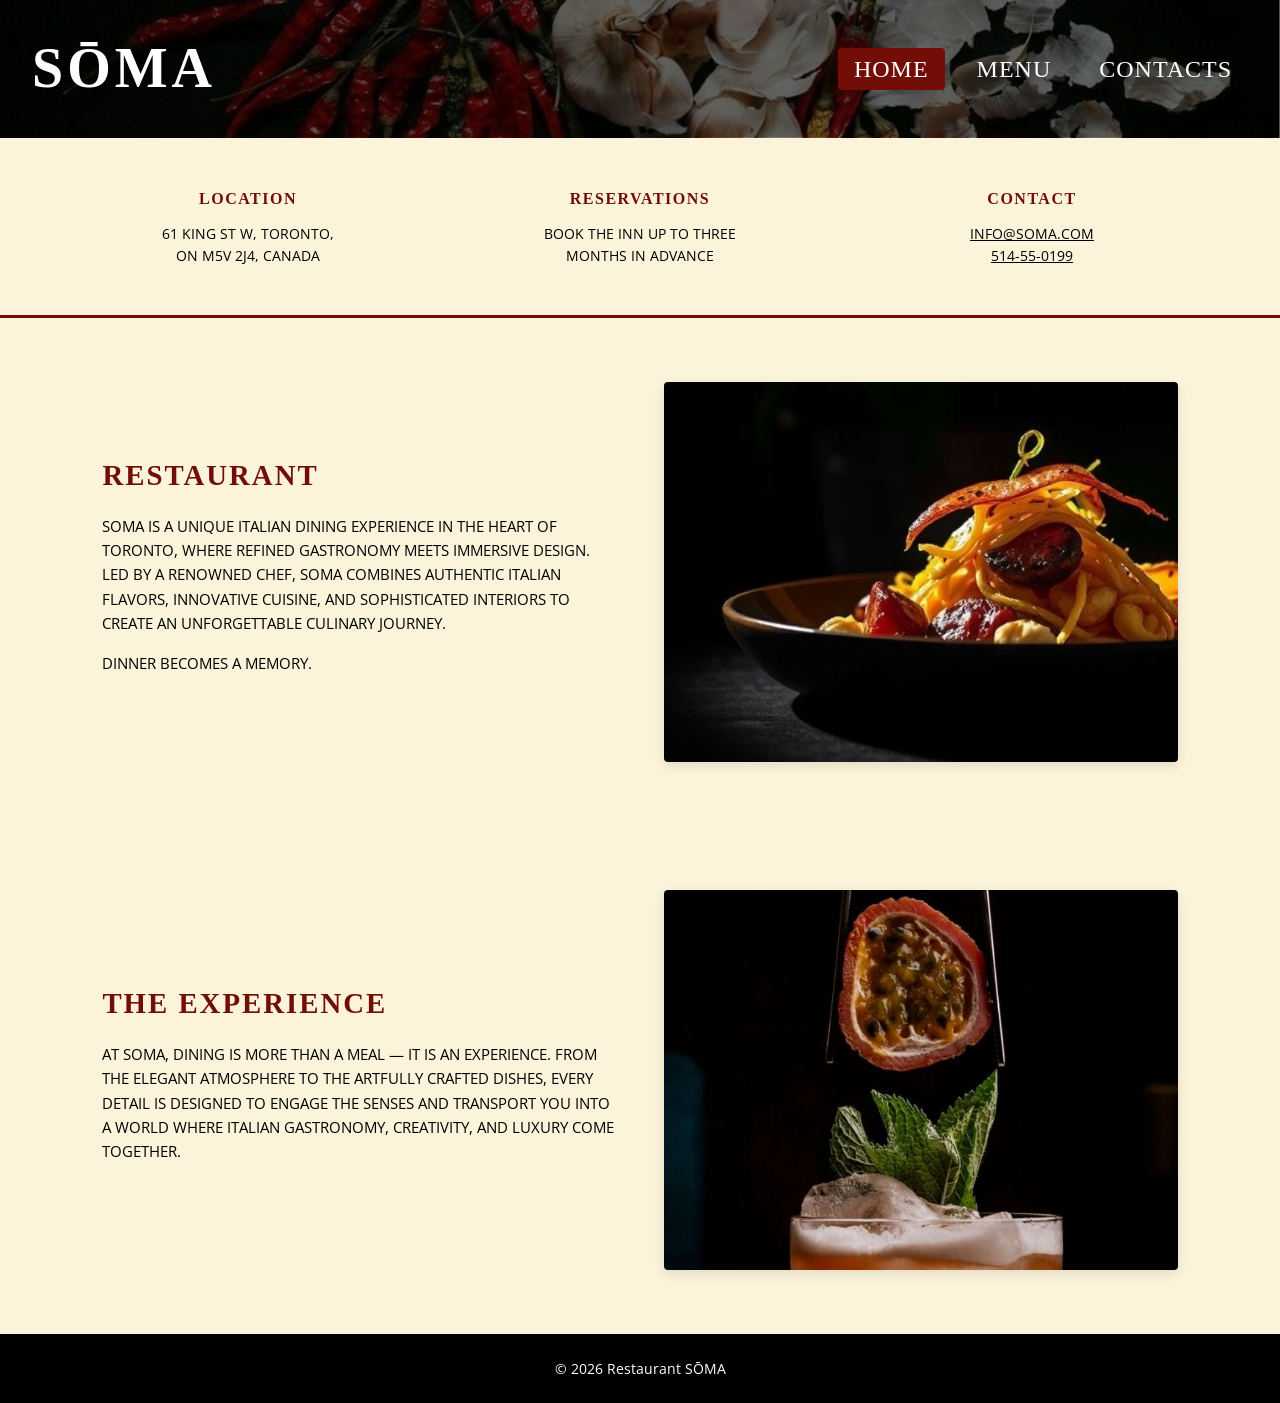
==== commit 6de0e9db: "modif 25.11.2026" ====
--- a/index.html
+++ b/index.html
@@ -52,14 +52,14 @@
             <p><strong>DINNER BECOMES A MEMORY.</strong></p>
         </div>
         <div class="feature-image">
-            <img src="img/spaghettis.jpg" alt="Spaghettis aux fruits de mer"/>
+            <img src="img/spaghettis.jpg" alt="Spaghettis"/>
         </div>
     </section>
 
     <!-- Presentation 2 : L'expérience (inversée) -->
     <section class="feature-row">
         <div class="feature-image">
-            <img src="img/cocktails.jpg" alt="Cocktails signature"/>
+            <img src="img/cocktails.jpg" alt="Cocktails"/>
         </div>
         <div class="presentation">
             <h2>THE EXPERIENCE</h2>
--- a/style.css
+++ b/style.css
@@ -1,137 +1,182 @@
 /* ==========================================================================
-   1. REGLES GENERALES & VARIABLES
-   ========================================================================== */
-
+   1. RÈGLES GÉNÉRALES ET VARIABLES (Le socle du site)
+   ========================================================================== */
+
+/*
+  Le sélecteur universel (*) cible TOUS les éléments de la page.
+  - box-sizing: border-box; est indispensable : il permet d'inclure les bordures
+    et les marges intérieures (padding) dans la largeur totale d'un élément,
+    évitant ainsi qu'il ne "déborde" de l'écran.
+  - margin et padding à 0 remettent à zéro les marges par défaut des navigateurs.
+*/
 * {
     box-sizing: border-box;
     margin: 0;
     padding: 0;
 }
 
+/*
+  La pseudo-classe :root correspond à la racine du document HTML (<html>).
+  On y définit des "variables CSS" (ou custom properties) personnalisées.
+  Avantage : si tu veux changer la couleur principale du site plus tard,
+  tu n'as qu'à la modifier ici une seule fois !
+*/
 :root {
-    --primary-color: #720e07;
-    --secondary-color: #365946;
-    --text-color: #45050c;
-    --background-color: #fbf3da;
-    --white: #ffffff;
-    --font-heading: 'Cinzel', serif, sans-serif;
-    --font-body: 'Cinzelregular', serif, sans-serif;
-}
-
+    --primary-color: #720e07;     /* Couleur bordeaux/rouge principal */
+    --secondary-color: #365946;   /* Vert secondaire (si besoin) */
+    --text-color: black;        /* Couleur sombre pour les textes */
+    --background-color: #fbf3da;  /* Couleur de fond beige sable/crème */
+    --white: #ffffff;             /* Blanc pur */
+    --font-heading: 'Aboreto', serif, sans-serif;          /* Police pour les titres */
+    --font-body: 'Open Sans', serif, sans-serif;      /* Police pour le texte normal */
+}
+/*POur éviter que les image déborde*/
+img {
+    max-width: 100%;
+    height: auto;
+    display: block; /* Supprime l'espace blanc parasite sous les images */
+}
+
+/*
+  @font-face permet d'importer et d'utiliser des polices de caractères locales
+  qui sont stockées dans ton dossier (ici dans le dossier 'font').
+*/
 @font-face {
-    font-family: 'Cinzel';
-    src: url('font/cinzel-v26-latin-700.woff2') format('woff2');
+    font-family: 'Open Sans';
+    src: url('font/open-sans-v44-latin-regular.woff2') format('woff2');
     font-weight: bold;
     font-style: normal;
 }
 
 @font-face {
-    font-family: 'Cinzelregular';
-    src: url('font/cinzel-v26-latin-regular.woff2') format('woff2');
+    font-family: 'Montserrat';
+    src: url('font/montserrat-v31-latin-regular.woff2') format('woff2');
     font-weight: normal;
     font-style: normal;
 }
 
+@font-face {
+    font-family: 'Aboreto';
+    scr: url(font/aboreto-v2-latin-regular.woff2) format('woff2');
+    font-weight: normal;
+    font-style: normal;
+}
+
+/*
+  Mise en page globale de la balise <body> :
+  - display: flex et flex-direction: column combinés avec 'margin-top: auto' sur le footer
+    permettent de "pousser" automatiquement le pied de page tout en bas,
+    même s'il n'y a pas assez de contenu sur la page.
+*/
 body {
     background-color: var(--background-color);
     color: var(--text-color);
     font-family: var(--font-body);
-    line-height: 1.6;
+    line-height: 1.6; /* Espace vertical entre les lignes pour le confort de lecture */
     display: flex;
     flex-direction: column;
-    min-height: 100vh;
-}
-
+    min-height: 100vh; /*min-height: 100vh; force le corps de la page à prendre au moins 100% de la hauteur de l'écran.*/
+}
+
+/* La balise <main> prend tout l'espace disponible entre le header et le footer */
 main {
     flex: 1;
 }
 
-img {
-    max-width: 100%;
-    height: auto;
-    display: block;
-}
-
+/* Style global des liens hypertexte <a> */
 a {
-    color: inherit;
-    text-decoration: none;
-    transition: opacity 0.3s ease;
-}
-
-a:hover {
-    opacity: 0.8;
-}
-
-/* ==========================================================================
-   2. EN-TÊTE (HEADER) & NAVIGATION
+    color: var(--text-color);         /* Hérite de la couleur du texte parent par défaut */
+    text-decoration: none;  /* Supprime le soulignement moche des liens */
+    transition: opacity 0.3s ease; /* Effet de fondu doux au survol */
+}
+
+/* ==========================================================================
+   2. EN-TÊTE (HEADER) ET BARRE DE NAVIGATION
    ========================================================================== */
 
 .header1 {
+    /* Couleur de secours si l'image ne charge pas, puis superposition d'un voile noir transparent (gradient)
+       et enfin l'image de fond */
     background-color: #000000;
-    background-image: linear-gradient(rgba(0, 0, 0, 0.6), rgba(0, 0, 0, 0.6)), url("img/front.jpg");
+    background-image: linear-gradient(rgba(0, 0, 0, 0.6), /*Création de dégradé pour que le text soit plus visible*/
+                      rgba(0, 0, 0, 0.6)),
+                      url("img/front.jpg");
     background-position: center;
     background-size: cover;
     background-repeat: no-repeat;
     color: var(--white);
     padding: 1.5rem 2rem;
+
+    /* Flexbox : Aligne le logo à gauche et le menu à droite sur la même ligne */
     display: flex;
     justify-content: space-between;
     align-items: center;
+    flex-wrap: wrap; /* Permet de passer à la ligne suivante si l'écran est trop petit */
+    gap: 1rem;
+}
+
+/* Style spécifique pour le logo SŌMA */
+.logo {
+    font-family: var(--font-heading);
+    font-weight: bold;
+    font-size: 3.5rem;
+    letter-spacing: 4px; /* Espace un peu les lettres plus de style */
+    color: var(--white);
+}
+
+/* Liste du menu de navigation */
+.menu {
+    list-style: none; /* Supprime les puces de la liste (les points noirs) */
+    display: flex;    /* Met les liens les uns à côté des autres */
     flex-wrap: wrap;
-    gap: 1rem;
-}
-
-.logo {
-    font-family: var(--font-heading);
-    font-weight: bold;
-    font-size: 2.5rem;
-    letter-spacing: 3px;
-    color: var(--white);
-}
-
-.menu {
-    list-style: none;
-    display: flex;
-    flex-wrap: wrap;
-    gap: 1rem;
+    gap: 1rem;        /* Espace horizontal entre chaque lien du menu */
     align-items: center;
-}
-
+    font-family: var(--font-heading);
+}
+
+/* Liens à l'intérieur du menu ??*/
 .menu a {
     color: var(--white);
     padding: 0.5rem 1rem;
-    border-radius: 4px;
-    font-weight: bold;
+    border-radius: 4px; /* Arrondit légèrement les coins */
+    font-weight: normal;
     letter-spacing: 1px;
-    font-size: 0.9rem;
+    font-size: 1.5rem; /*taille d text du menu principale*/
     transition: background-color 0.3s ease;
 }
 
+
+/* Effet quand on survole un lien du menu ou qu'il est actif (la page actuelle) */
 .menu a:hover,
 .menu a:focus,
 .menu a.actif {
-    background-color: var(--primary-color);
-    color: var(--white);
-}
+    background-color: var(--primary-color); /* Devient rouge bordeaux */
+    color: var(--white);
+}
+
 
 /* ==========================================================================
    3. PAGE D'ACCUEIL (INDEX)
    ========================================================================== */
 
-/* Section des 3 blocs d'informations alignés côte à côte en dessous du header */
+/*
+  Section des 3 blocs d'informations (Location, Reservations, Contact).
+  Grâce à 'display: flex', ils se mettent automatiquement **côte à côte** sur ordinateur.
+*/
 .infos-section {
     display: flex;
-    justify-content: space-between;
+    justify-content: space-between; /* Espace équitablement les 3 blocs */
     align-items: flex-start;
     padding: 3rem 5%;
     background-color: var(--background-color);
     text-align: center;
-    border-bottom: 1px solid rgba(114, 14, 7, 0.15);
-    gap: 1.5rem; /* Espace propre entre les trois colonnes */
-}
-
+    border-bottom: 3px solid var(--primary-color);
+    gap: 1.5rem; /* Espace de sécurité entre les colonnes */
+}
+
+/* Chaque colonne individuelle prend une part égale de l'espace grâce à flex: 1 */
 .infos-colonnes {
-    flex: 1; /* Permet aux 3 blocs de se partager l'espace de manière égale */
+    flex: 1;
     padding: 0 0.5rem;
 }
 
@@ -149,7 +194,7 @@
 
 .infos-colonnes a {
     color: var(--text-color);
-    text-decoration: underline;
+    text-decoration: underline; /* Souligne les liens e-mail et téléphone */
 }
 
 /* Sections de présentation (Restaurant & L'expérience) */
@@ -161,12 +206,13 @@
     padding: 4rem 8%;
 }
 
+/* .feature-row inverse l'ordre : l'image passe à gauche et le texte à droite */
 .feature-row {
     flex-direction: row-reverse;
 }
 
 .presentation {
-    flex: 1;
+    flex: 1; /* Le texte prend la moitié de l'espace */
 }
 
 .presentation h2 {
@@ -183,101 +229,129 @@
 }
 
 .feature-image {
-    flex: 1;
+    flex: 1; /* L'image prend l'autre moitié de l'espace */
 }
 
 .feature-image img {
     width: 100%;
     height: 380px;
-    object-fit: cover;
+    object-fit: cover; /* Évite que l'image soit déformée en remplissant proprement sa zone */
     border-radius: 4px;
-    box-shadow: 0 4px 12px rgba(0, 0, 0, 0.1);
-}
-
-/* ==========================================================================
-   4. PAGES MENU & CONTACTS
-   ========================================================================== */
-
+    box-shadow: 0 4px 12px rgba(0, 0, 0, 0.1); /* Ajoute une ombre subtile sous l'image */
+}
+
+
+/* ==========================================================================
+   4. PAGES MENU ET CONTACTS (Mise en page secondaire)
+   ========================================================================== */
+
+/* Conteneur global pour centrer le contenu des pages Menu et Contact */
 .page-container {
-    max-width: 900px;
-    margin: 0 auto;
+    max-width: 990px;
+    margin: 0 auto; /* Centre la boîte sur la page */
     padding: 3rem 1.5rem;
 }
 
 .page-header {
-    text-align: center;
+    text-align: left; /*emplacement titre menu et contact peut etre mettre au milieu*/
     margin-bottom: 2.5rem;
 }
 
 .page-header h1 {
     font-family: var(--font-heading);
     color: var(--primary-color);
-    font-size: 2.5rem;
+    font-size: 3rem;
+    letter-spacing: 4px; /*espacement entre les lettres des titre menu et contacts*/
     margin-bottom: 0.5rem;
 }
 
-.page-header p {
-    font-style: italic;
-    font-size: 1.1rem;
-}
-
+.page-header p { /*les liens sont noirs et pas blancs pk ?*/
+    font-style: left;
+    font-family: var(--font-heading);
+    font-size: 1.5rem; /*taille des sous-titres dans menu et contacts*/
+    border-bottom: 4px solid var(--primary-color); /*Soulignement en dessous des titre dans menu et contact*/
+}
+
+/* Carte de contact (bloc blanc stylisé) */
 .contact-card {
-    background: var(--white);
+    background: black;
     padding: 2rem;
     border-radius: 8px;
-    border-left: 5px solid var(--primary-color);
+    /*border-left: 5px solid var(--primary-color); Grosse bordure élégante sur la gauche */
     box-shadow: 0 2px 8px rgba(0, 0, 0, 0.05);
     max-width: 600px;
     margin: 0 auto;
+
 }
 
 .contact-card h2 {
     font-family: var(--font-heading);
-    color: var(--primary-color);
+    color: var(--white);
     margin-bottom: 1rem;
+    border-bottom: 3px solid var(--primary-color);
 }
 
 .contact-card p {
-    line-height: 2;
-}
-
+    line-height: 2; /* Espace bien les lignes d'adresse/téléphone */
+    color: var(--white);
+}
+
+.contact-card a{
+    color : var(--white);
+    text-decoration: underline;
+}
+
+/* Navigation interne par catégories dans la page Menu (les petits boutons ronds) */
+html{
+    scroll-behavior: smooth; /*défilement fluide lorsque l'on clique sur une catégorie d'un menu*/
+}
 .categories {
     display: flex;
     justify-content: center;
+    z-index: 100;
     flex-wrap: wrap;
     gap: 0.75rem;
     margin-bottom: 3rem;
+    position: sticky; /*Permet au pilule de rester en haut du site pour que l'utilisateur les ai en visuel*/
+    top: 0; /*colle les pastilles en haut de l'écran*/
+    padding: 0.75rem 0;
+
 }
 
 .categories a {
-    background-color: var(--white);
-    color: var(--primary-color);
-    border: 1px solid var(--primary-color);
+    background-color: var(--secondary-color); /*couleurs des pilules a l'intérieur*/
+    font-family: var(--font-heading);
+    color: var(--white);
+    border: 2px solid var(--secondary-color);
     padding: 0.5rem 1.2rem;
-    border-radius: 20px;
+    border-radius: 4px; /* Forme de pilule / badge arrondi */
     font-weight: bold;
     font-size: 0.85rem;
     transition: all 0.3s ease;
 }
 
-.categories a:hover {
+.categories a:hover { /*effet lors que la souris passe au dessus*/
     background-color: var(--primary-color);
     color: var(--white);
     opacity: 1;
-}
-
+    border: 2px solid var(--primary-color);
+}
+
+/* Bloc d'une catégorie du menu (ex: Starters, Main Dishes...) */
 .menu-section {
-    background: var(--white);
+    background: black; /*couleur a l'intérieur des blocs du menu des carré arrondis*/
     padding: 2rem;
     border-radius: 8px;
     margin-bottom: 2rem;
     box-shadow: 0 2px 8px rgba(0, 0, 0, 0.04);
+    scroll-margin: 5.35rem; /*Pour eviter que les pastilles se placent en dessus des titres*/
+
 }
 
 .menu-section h2 {
     font-family: var(--font-heading);
-    color: var(--primary-color);
-    border-bottom: 2px solid var(--background-color);
+    color: var(--white);/*couleur des titres des sections du menu*/
+    border-bottom: 3px solid var(--primary-color); /*bande en dessous du texte dans le menu, exemple en dessous de starters*/
     padding-bottom: 0.5rem;
     margin-bottom: 1.5rem;
     font-size: 1.5rem;
@@ -285,45 +359,55 @@
 
 .menu-items {
     list-style: none;
-}
-
+    color: var(--white);
+}
+
+/* Ligne d'un plat : Nom à gauche, Prix à droite grâce à justify-content: space-between */
 .menu-items li {
     display: flex;
     justify-content: space-between;
+    align-items: center;
     padding: 0.75rem 0;
-    border-bottom: 1px dashed #e0e0e0;
+    border-bottom: 1px dashed white; /* Petite ligne pointillée séparatrice entre chaque plat */
     font-size: 0.95rem;
 }
 
+/* Retire la bordure pointillée du tout dernier élément de la liste */
 .menu-items li:last-child {
     border-bottom: none;
 }
 
+/* Style du prix aligné à droite */
 .price {
     font-weight: bold;
-    color: var(--primary-color);
+    font-family: var(--font-heading); /*text comme les titre pour les prix en gras avec le bold*/
+    color: var(--white);
     margin-left: 1rem;
-    white-space: nowrap;
-}
-
+    white-space: nowrap; /* Empêche le prix de se couper sur deux lignes */
+}
 /* ==========================================================================
    5. PIED DE PAGE (FOOTER)
    ========================================================================== */
-
 footer {
     background-color: #000000;
     color: var(--white);
     text-align: center;
     padding: 1.5rem;
-    margin-top: auto;
+    margin-top: auto; /* Aide à pousser le footer tout en bas */
     font-size: 0.85rem;
 }
 
 /* ==========================================================================
-   6. RESPONSIVE / ADAPTATION SMARTPHONE (Max-width: 768px)
-   ========================================================================== */
-
+   6. RESPONSIVE DESIGN (Adaptation pour smartphones et tablettes)
+   ========================================================================== */
+
+/*
+  Cette règle @media s'active automatiquement dès que l'écran fait
+  768 pixels de large ou moins (écrans de téléphones portables).
+*/
 @media (max-width: 768px) {
+
+    /* Le header passe de "côte à côte" à "l'un sous l'autre" (en colonne) */
     .header1 {
         flex-direction: column;
         text-align: center;
@@ -335,7 +419,10 @@
         width: 100%;
     }
 
-    /* Sur mobile uniquement, on empile les 3 blocs d'infos les uns sous les autres */
+    /*
+      Sur mobile, les 3 blocs d'infos (Location, Reservations, Contact)
+      passent l'un en dessous de l'autre pour éviter d'être trop serrés.
+    */
     .infos-section {
         flex-direction: column;
         gap: 2rem;
@@ -347,6 +434,7 @@
         width: 100%;
     }
 
+    /* Les blocs de présentation image + texte passent aussi l'un sous l'autre */
     .features-section,
     .feature-row {
         flex-direction: column;
@@ -354,4 +442,25 @@
         gap: 1.5rem;
     }
 
-    .feature-image img {+    /* On réduit un peu la hauteur des images sur mobile pour que ce soit plus joli */
+    .feature-image img {
+        height: 250px;
+    }
+
+    .page-container {
+        padding: 1.5rem 1rem;
+    }
+
+    .categories {
+        gap: 0.5rem;
+    }
+
+    .categories a {
+        padding: 0.4rem 0.8rem;
+        font-size: 0.8rem;
+    }
+
+    .menu-section {
+        padding: 1.25rem;
+    }
+}
